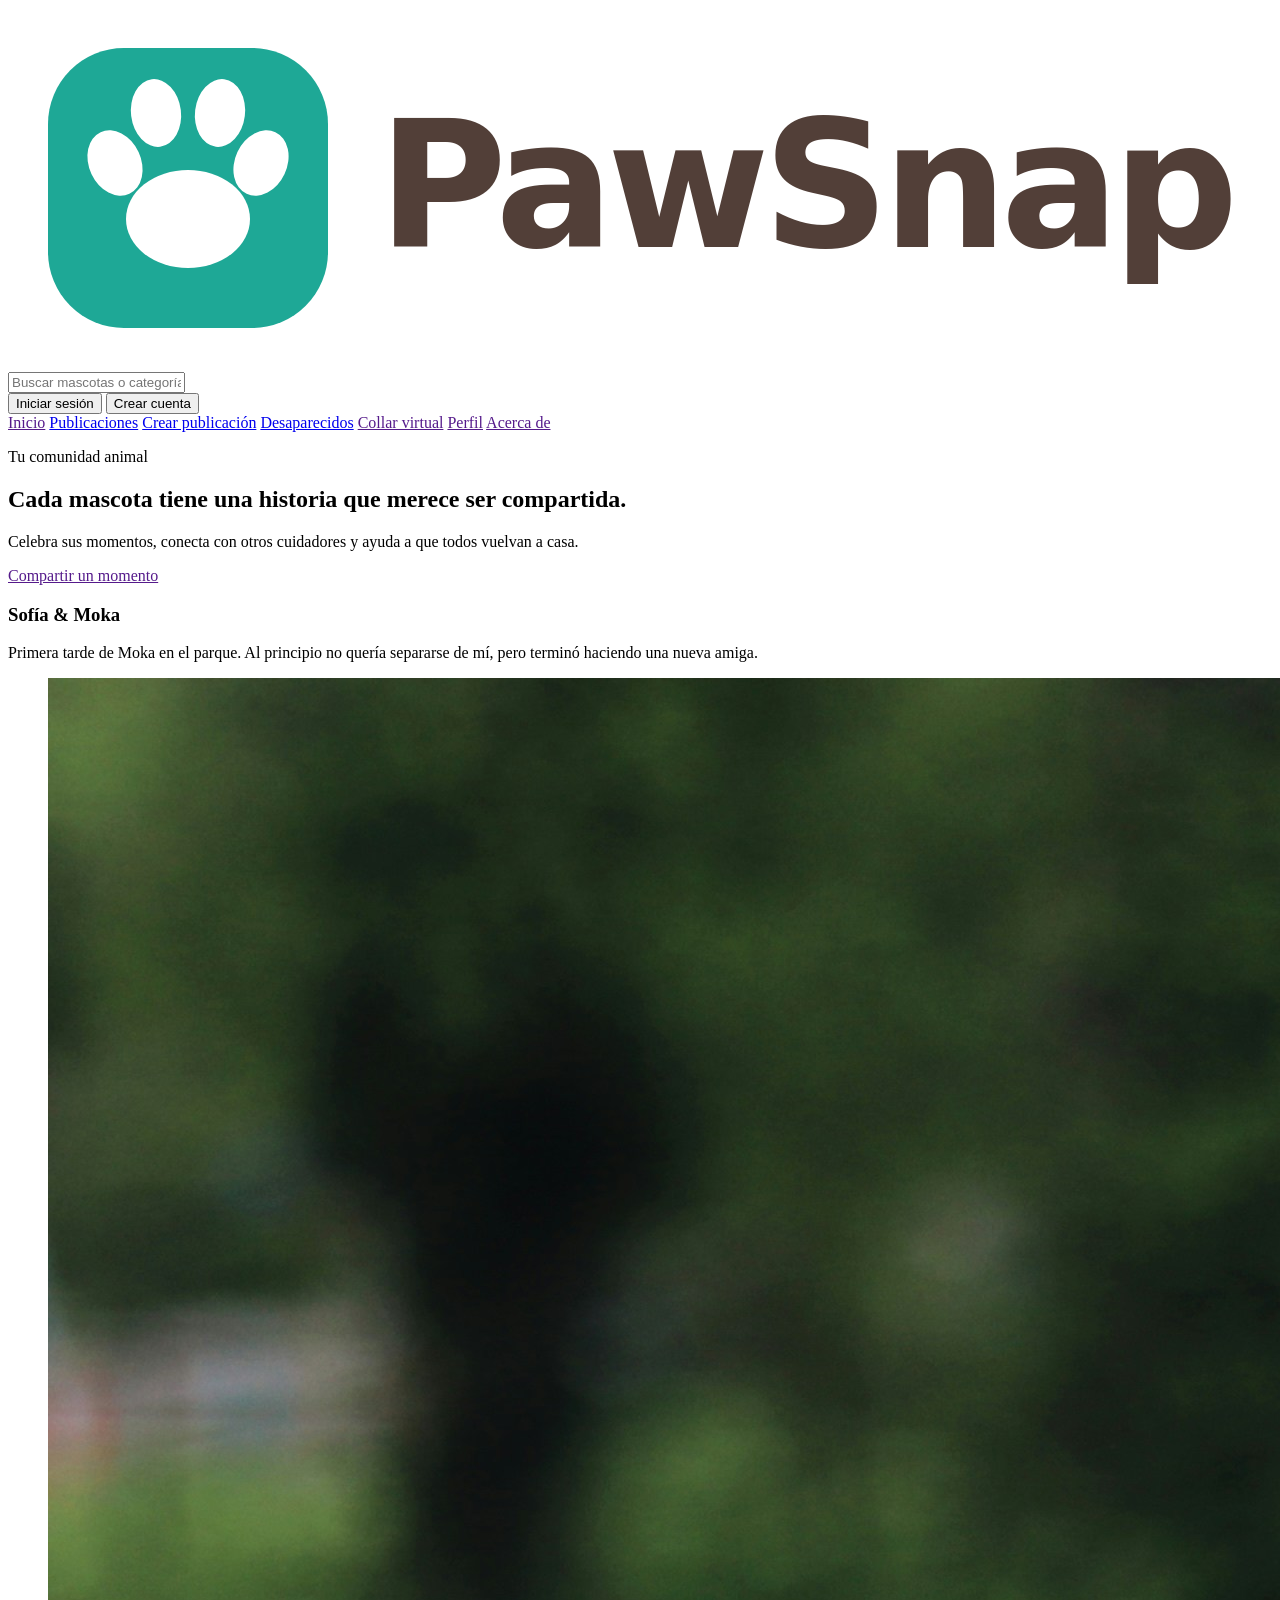
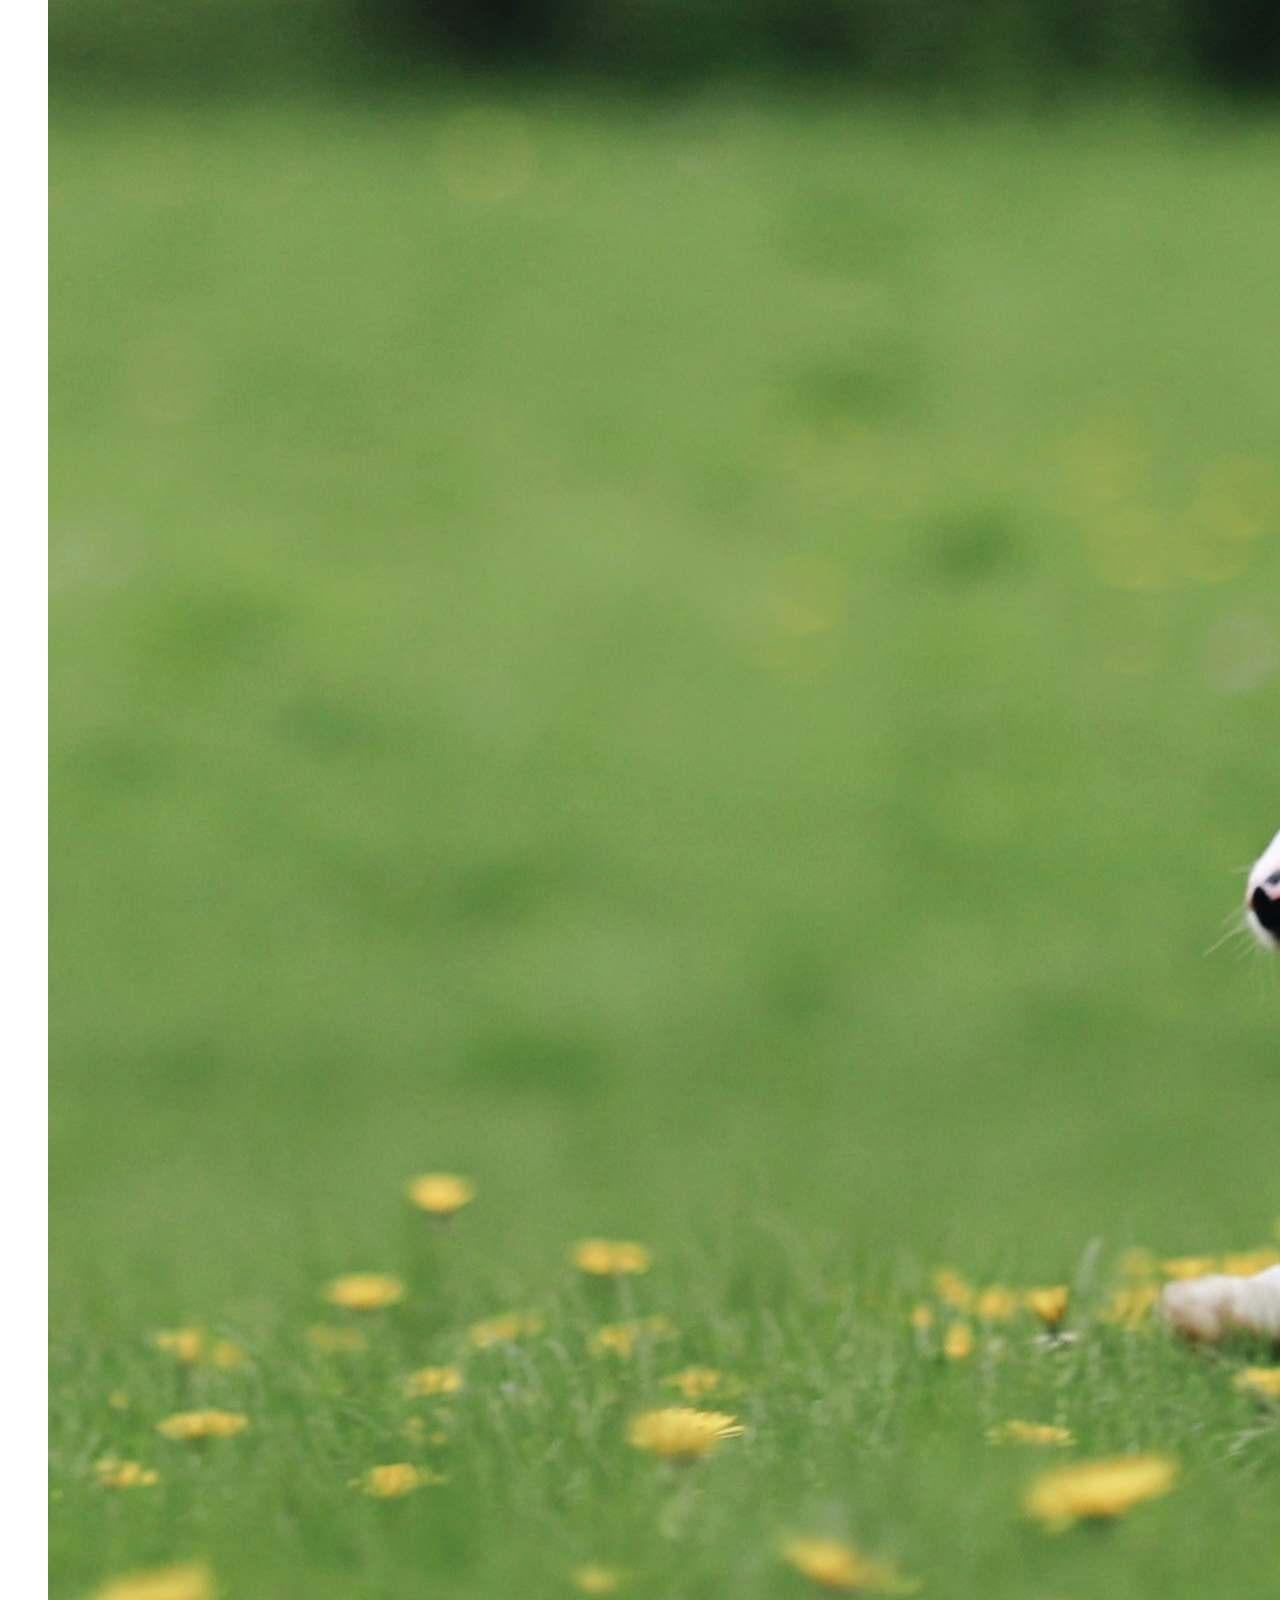
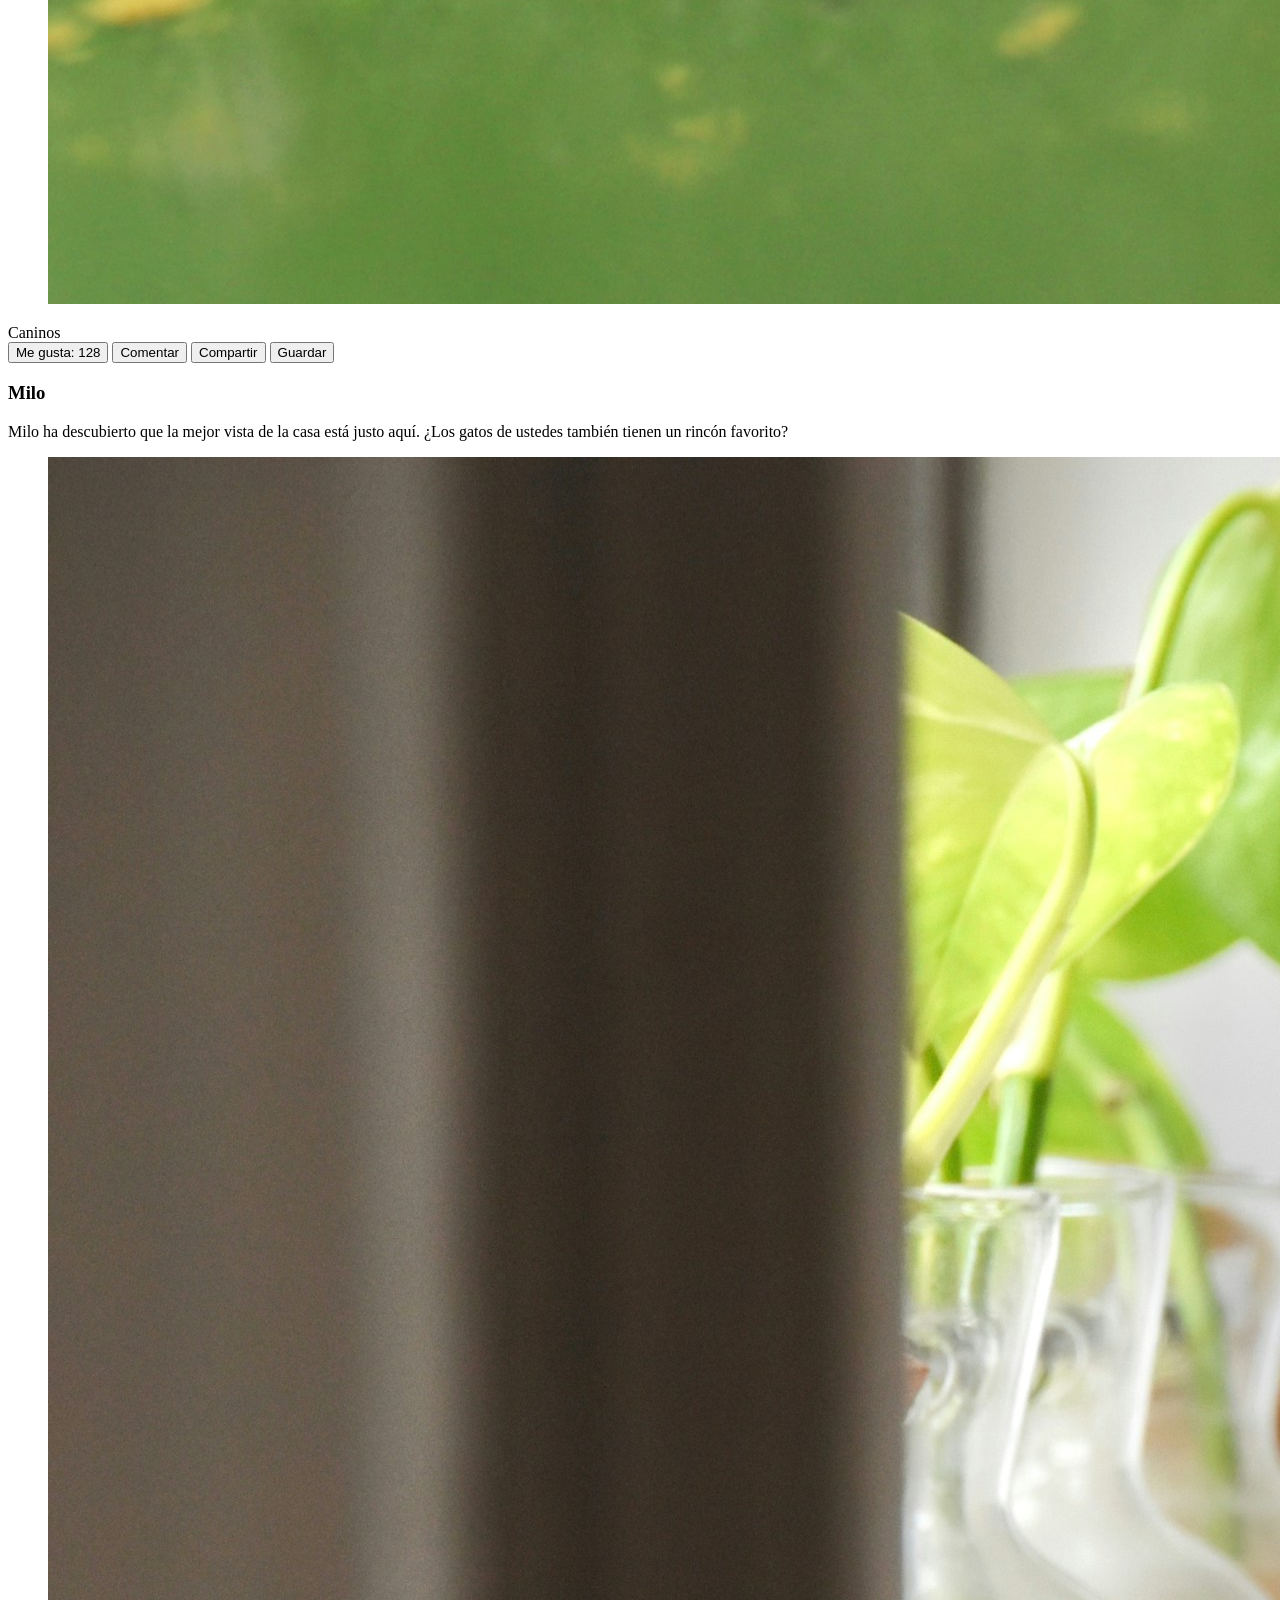
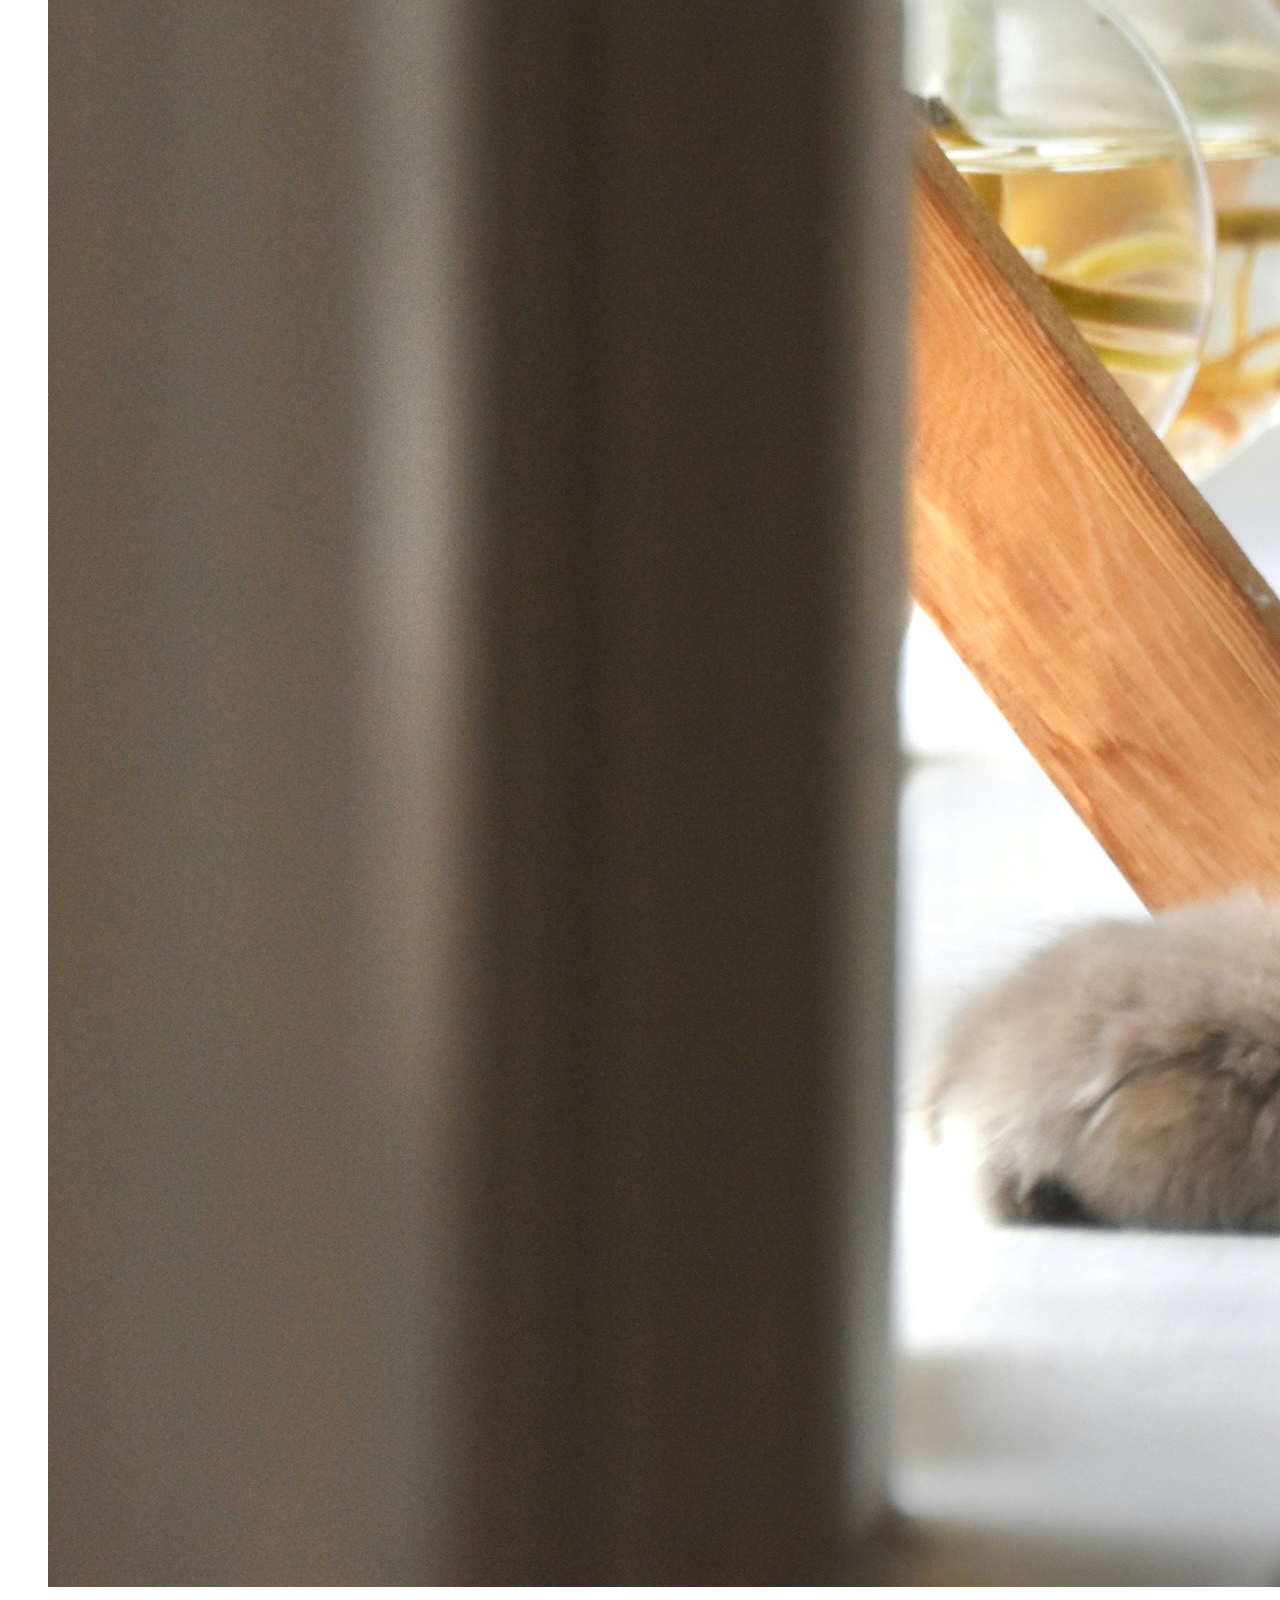
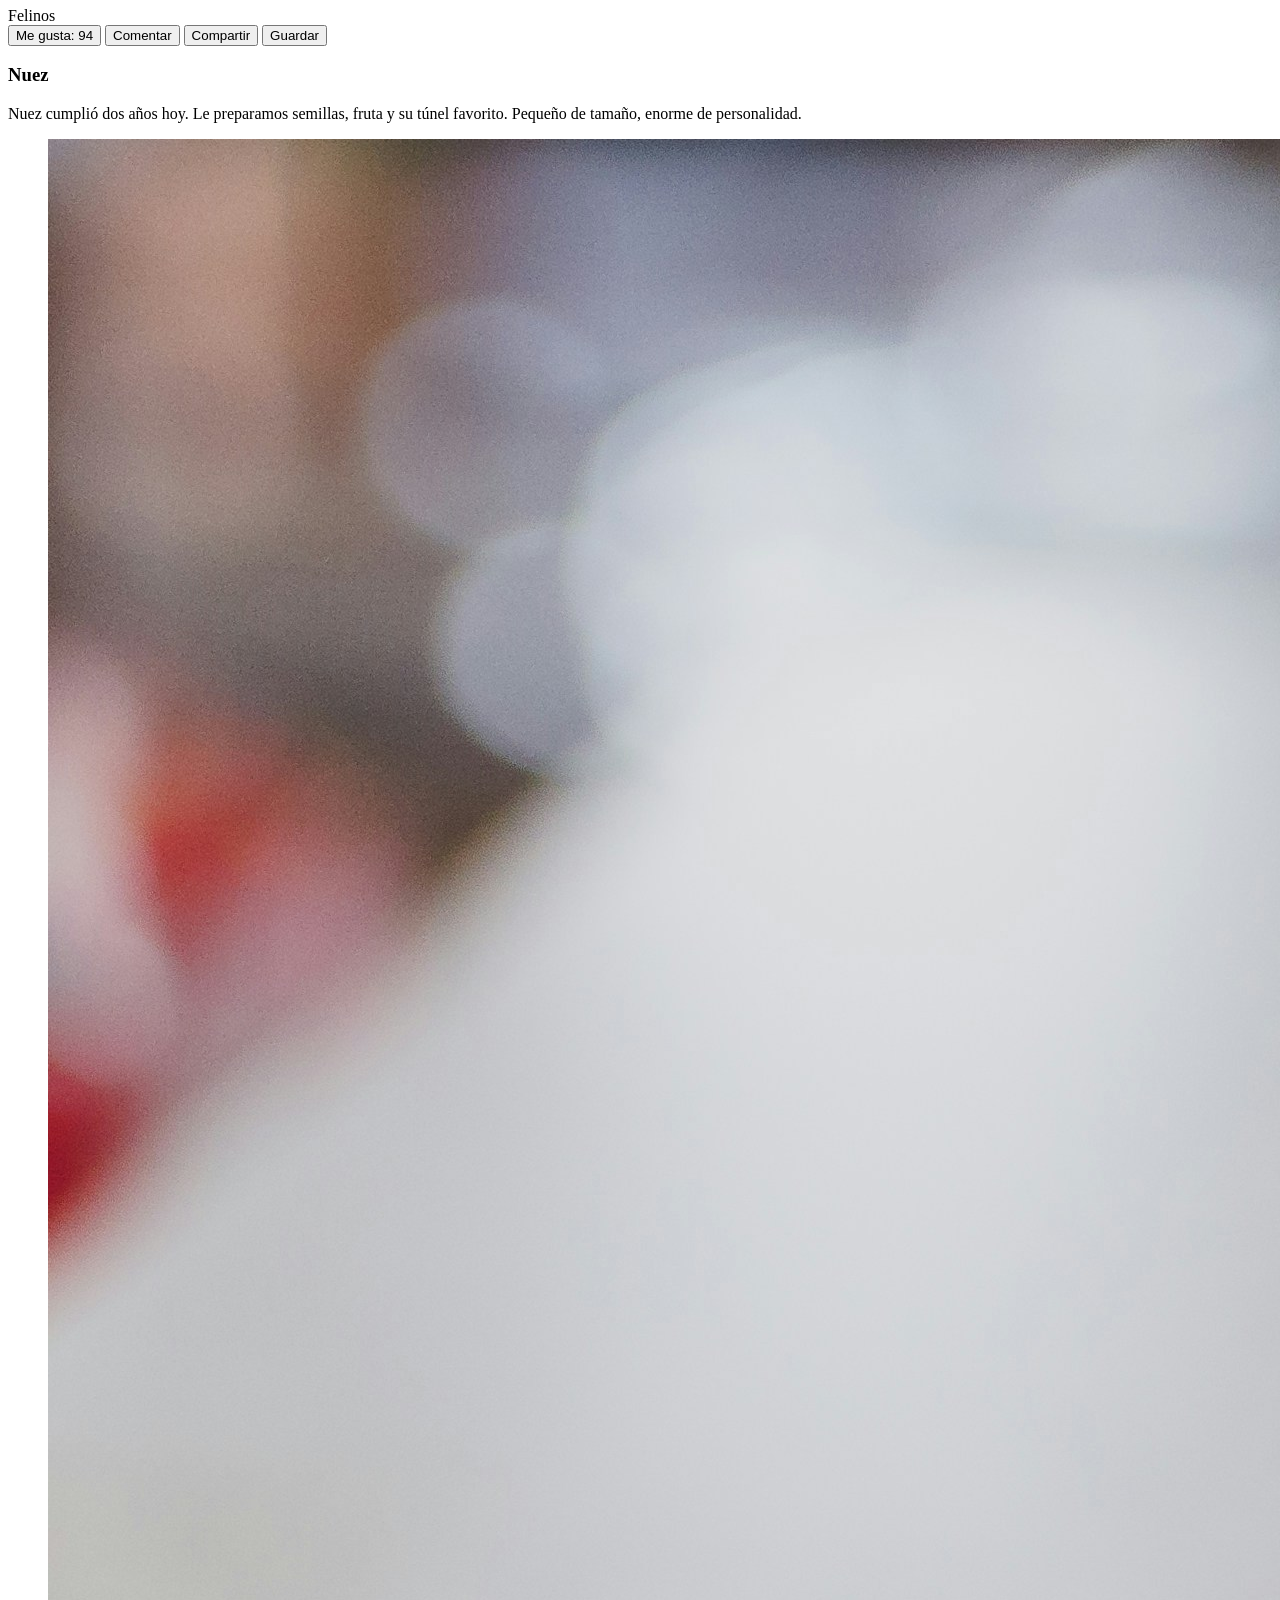
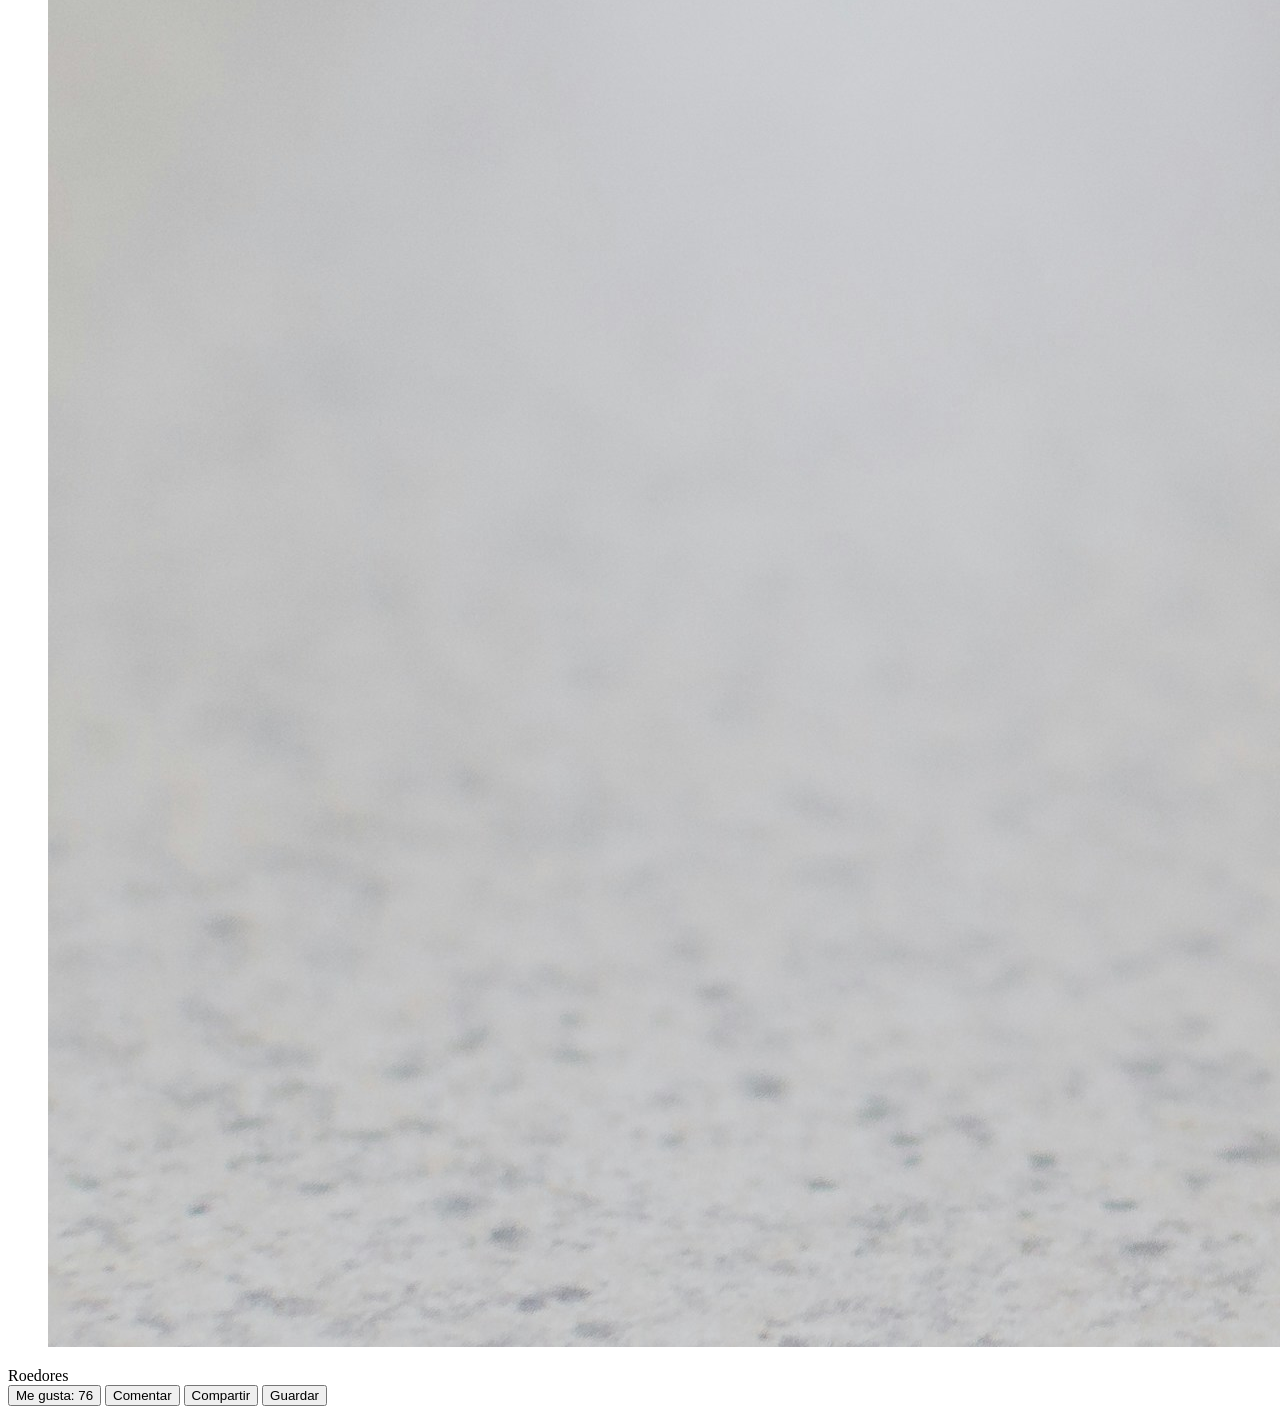
==== index.html @ 27cca474 "crear desaparecidos y corregir los demas html" ====
<!DOCTYPE html>
<html lang="es">
<head>
    <meta charset="UTF-8">
    <meta name="viewport" content="width=device-width, initial-scale=1.0">
    <link rel="stylesheet" href="css/styles.css">
    <script src="js/main.js" defer></script>
    <title>PawSnap</title>
</head>
<body>
    <header> 
        <div>
            <img src="imagenes/pawsnap-logo.svg" alt="Logo PawSnap">
        </div>
        <div> 
            <input type="text" placeholder="Buscar mascotas o categorías.">
        </div>
        <div>
            <button>Iniciar sesión</button>
            <button>Crear cuenta</button>
        </div>
    </header>
    <nav>
        <a href="">Inicio</a>
        <a href="publicaciones/publicaciones.html">Publicaciones</a>
        <a href="crear_Publicacion/crear_Publicacion.html">Crear publicación</a>
        <a href="desaparecidos/desaparecidos.html">Desaparecidos</a>
        <a href="">Collar virtual</a>
        <a href="">Perfil</a>
        <a href="">Acerca de</a>
    </nav>
    <main>
        <section class="hero">
            <p class="hero_Eyebrow">Tu comunidad animal</p>
            <h2 class="hero_Title">Cada mascota tiene una historia que merece ser compartida.</h2>
            <p class="hero_Text">Celebra sus momentos, conecta con otros cuidadores y ayuda a que todos vuelvan a casa.</p>
            <a class="hero_Button" href="">Compartir un momento</a> <!-- agregar cuando haya crear publicación-->
        </section>
        <div class="posts">
            <article class="card">
                <h3 class="card_User">Sofía &amp; Moka</h3>
                <p class="card_Text">Primera tarde de Moka en el parque. Al principio no quería separarse de mí, pero terminó haciendo una nueva amiga.</p>
                <figure class="card_Figure">
                    <img src="imagenes/Moka.jpg" alt="Cachorros jugando en el parque." class="card_Image">
                </figure>
                <span class="card_Category">Caninos</span>
                <footer class="card_Actions">
                    <button class="card_Button" type="button">Me gusta: <span class="card_Likes">128</span></button>
                    <button class="card_Button" type="button">Comentar</button>
                    <button class="card_Button" type="button">Compartir</button>
                    <button class="card_Button" type="button">Guardar</button>
                </footer>
            </article>
            <article class="card">
                <h3 class="card_User">Milo</h3>
                <p class="card_Text">Milo ha descubierto que la mejor vista de la casa está justo aquí. ¿Los gatos de ustedes también tienen un rincón favorito?</p>
                <figure class="card_Figure">
                    <img src="imagenes/Milo.jpg" alt="Gato viendo una ventana." class="card_Image">
                </figure>
                <span class="card_Category">Felinos</span>
                <footer class="card_Actions">
                    <button class="card_Button" type="button">Me gusta: <span class="card_Likes">94</span></button>
                    <button class="card_Button" type="button">Comentar</button>
                    <button class="card_Button" type="button">Compartir</button>
                    <button class="card_Button" type="button">Guardar</button>
                </footer>
            </article>
            <article class="card">
                <h3 class="card_User">Nuez</h3>
                <p class="card_Text">Nuez cumplió dos años hoy. Le preparamos semillas, fruta y su túnel favorito. Pequeño de tamaño, enorme de personalidad.</p>
                <figure class="card_Figure">
                    <img src="imagenes/Nuez.jpg" alt="Hámster comiendo semillas." class="card_Image">
                </figure>
                <span class="card_Category">Roedores</span>
                <footer class="card_Actions">
                    <button class="card_Button" type="button">Me gusta: <span class="card_Likes">76</span></button>
                    <button class="card_Button" type="button">Comentar</button>
                    <button class="card_Button" type="button">Compartir</button>
                    <button class="card_Button" type="button">Guardar</button>
                </footer> 
            </article>
        </div>
    </main>
</body>
</html>
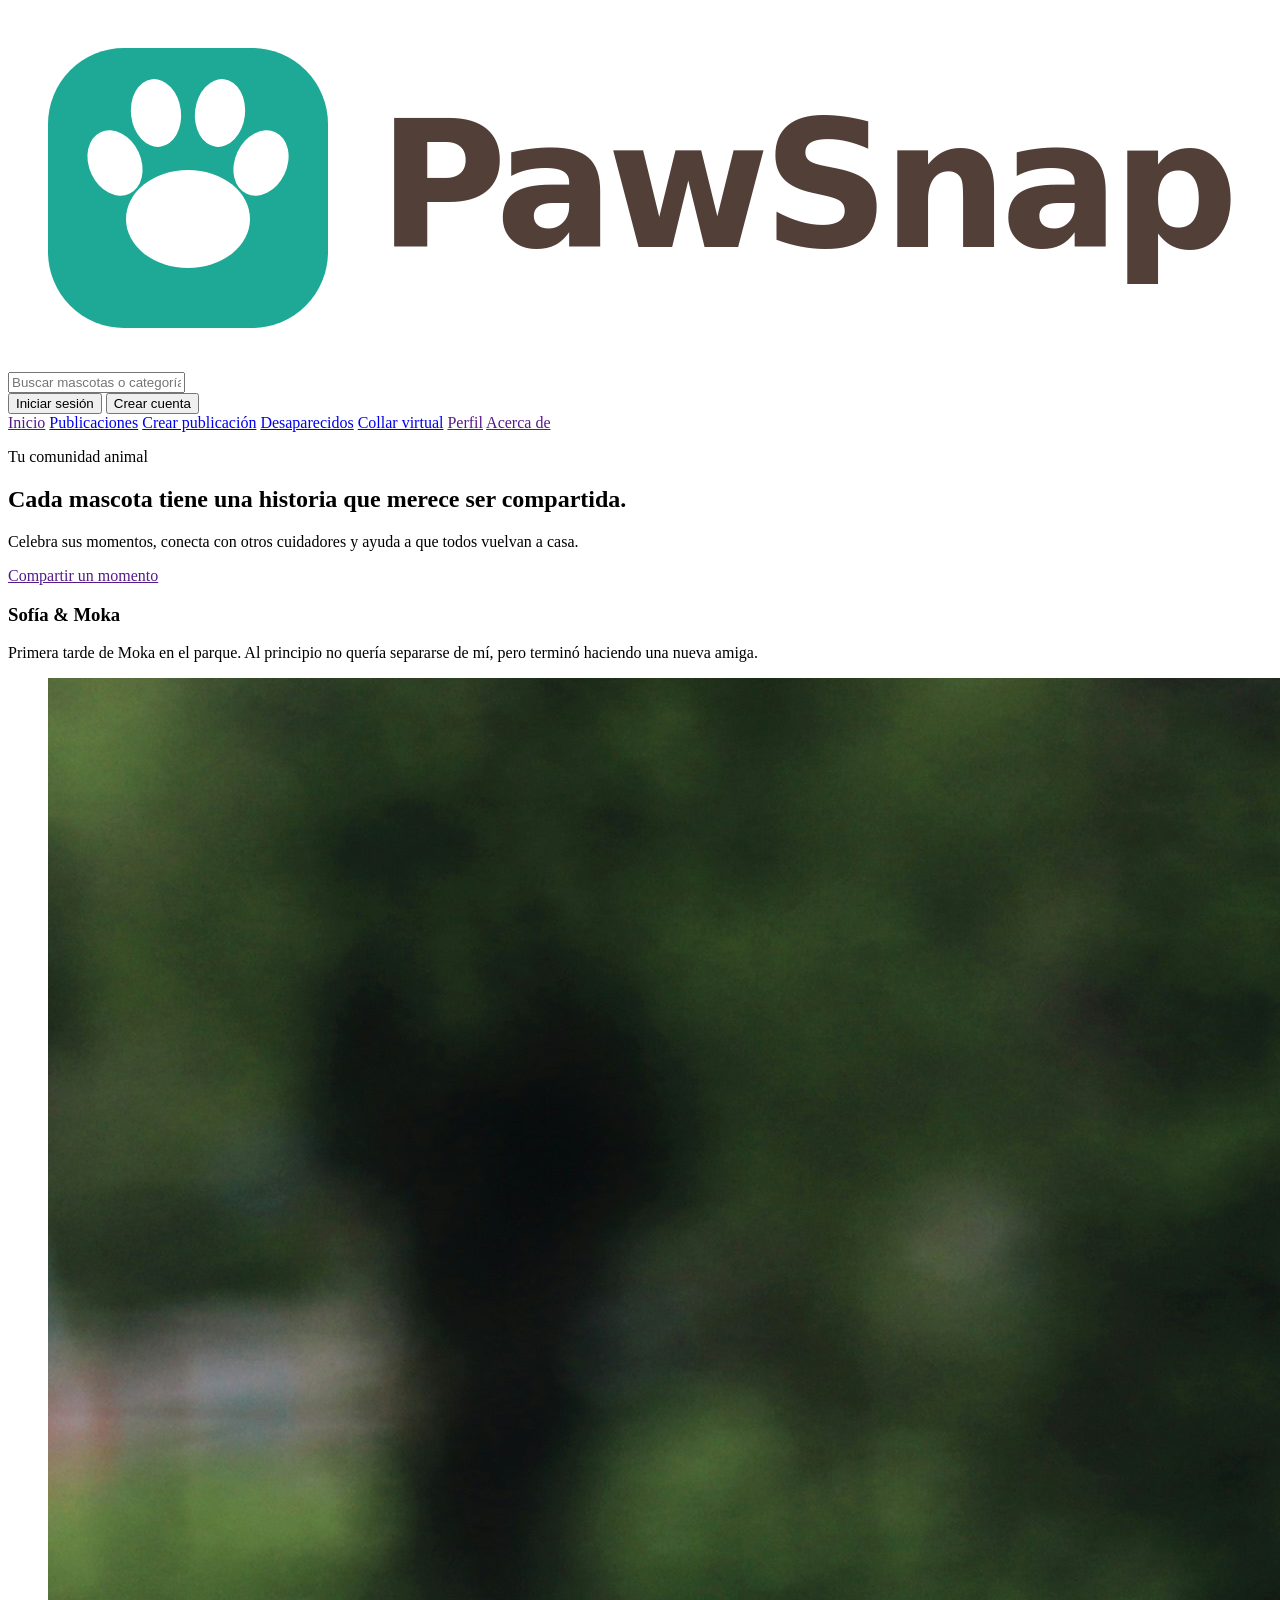
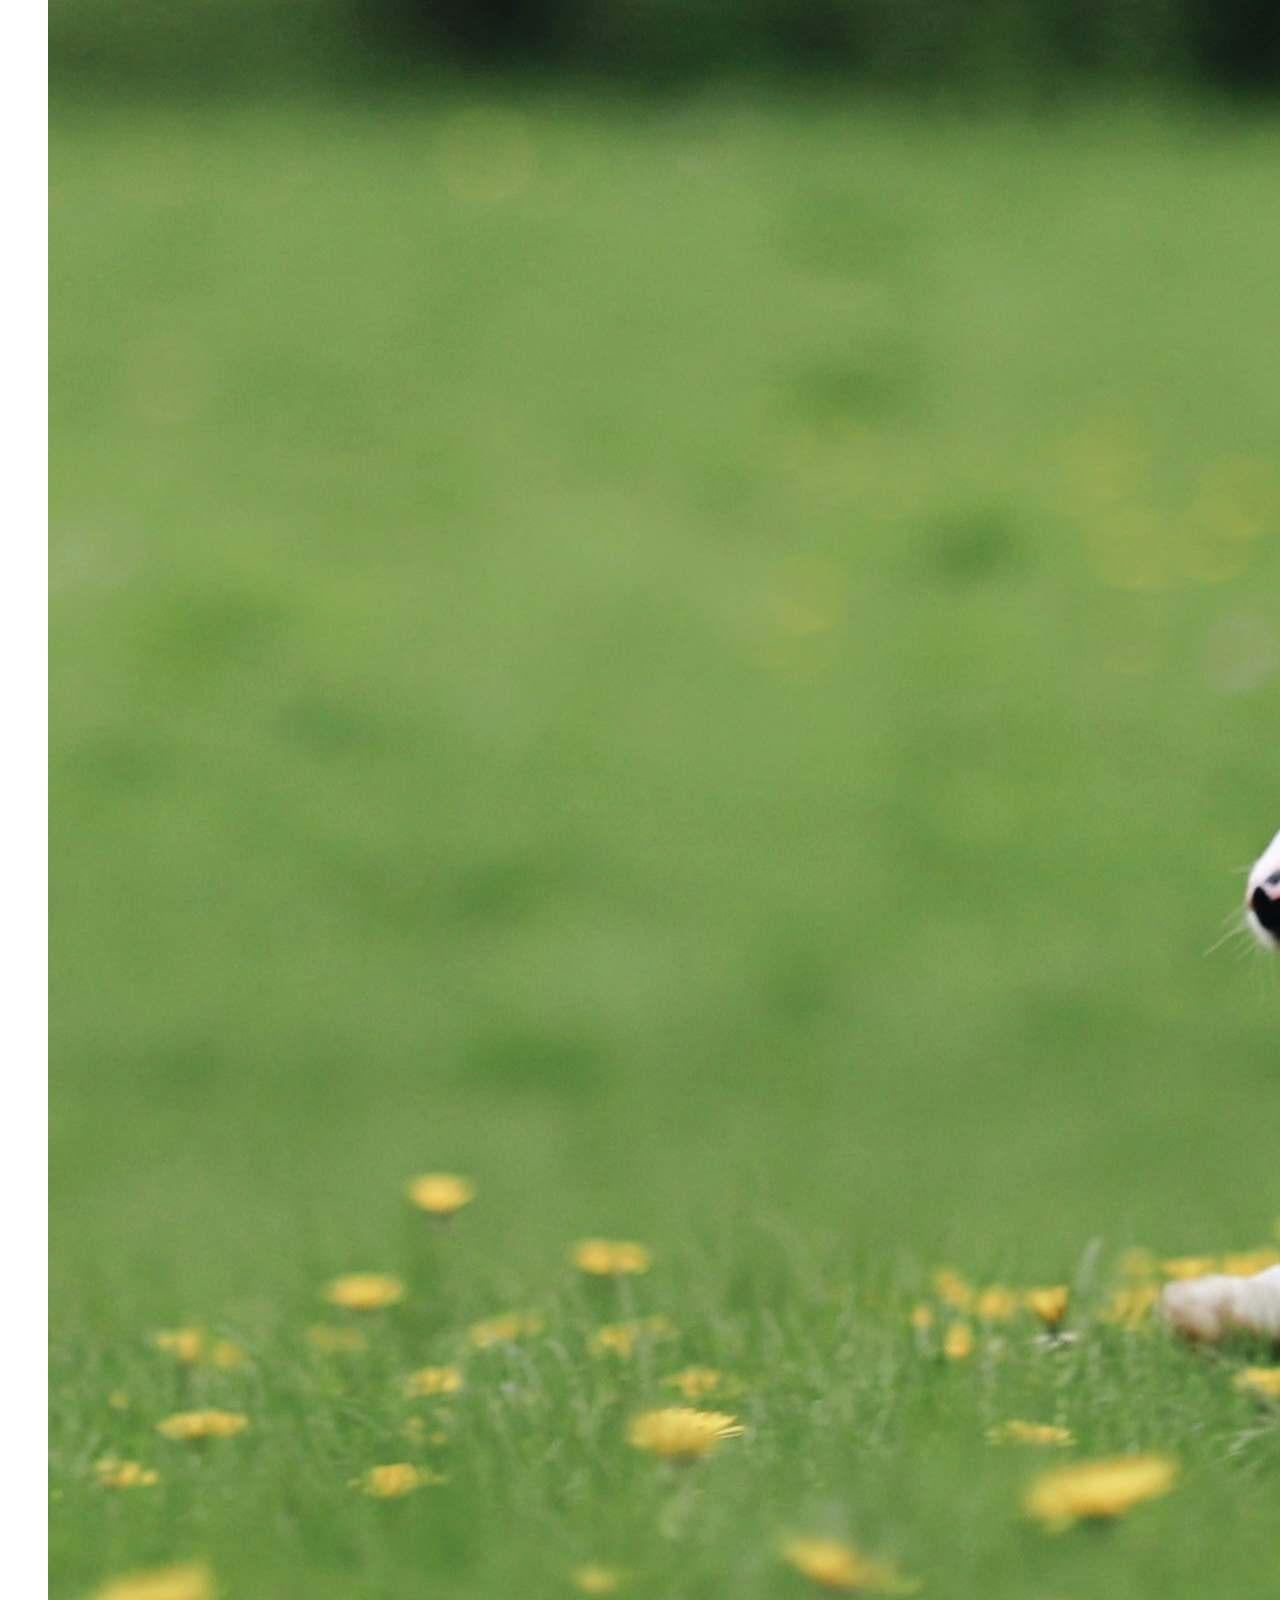
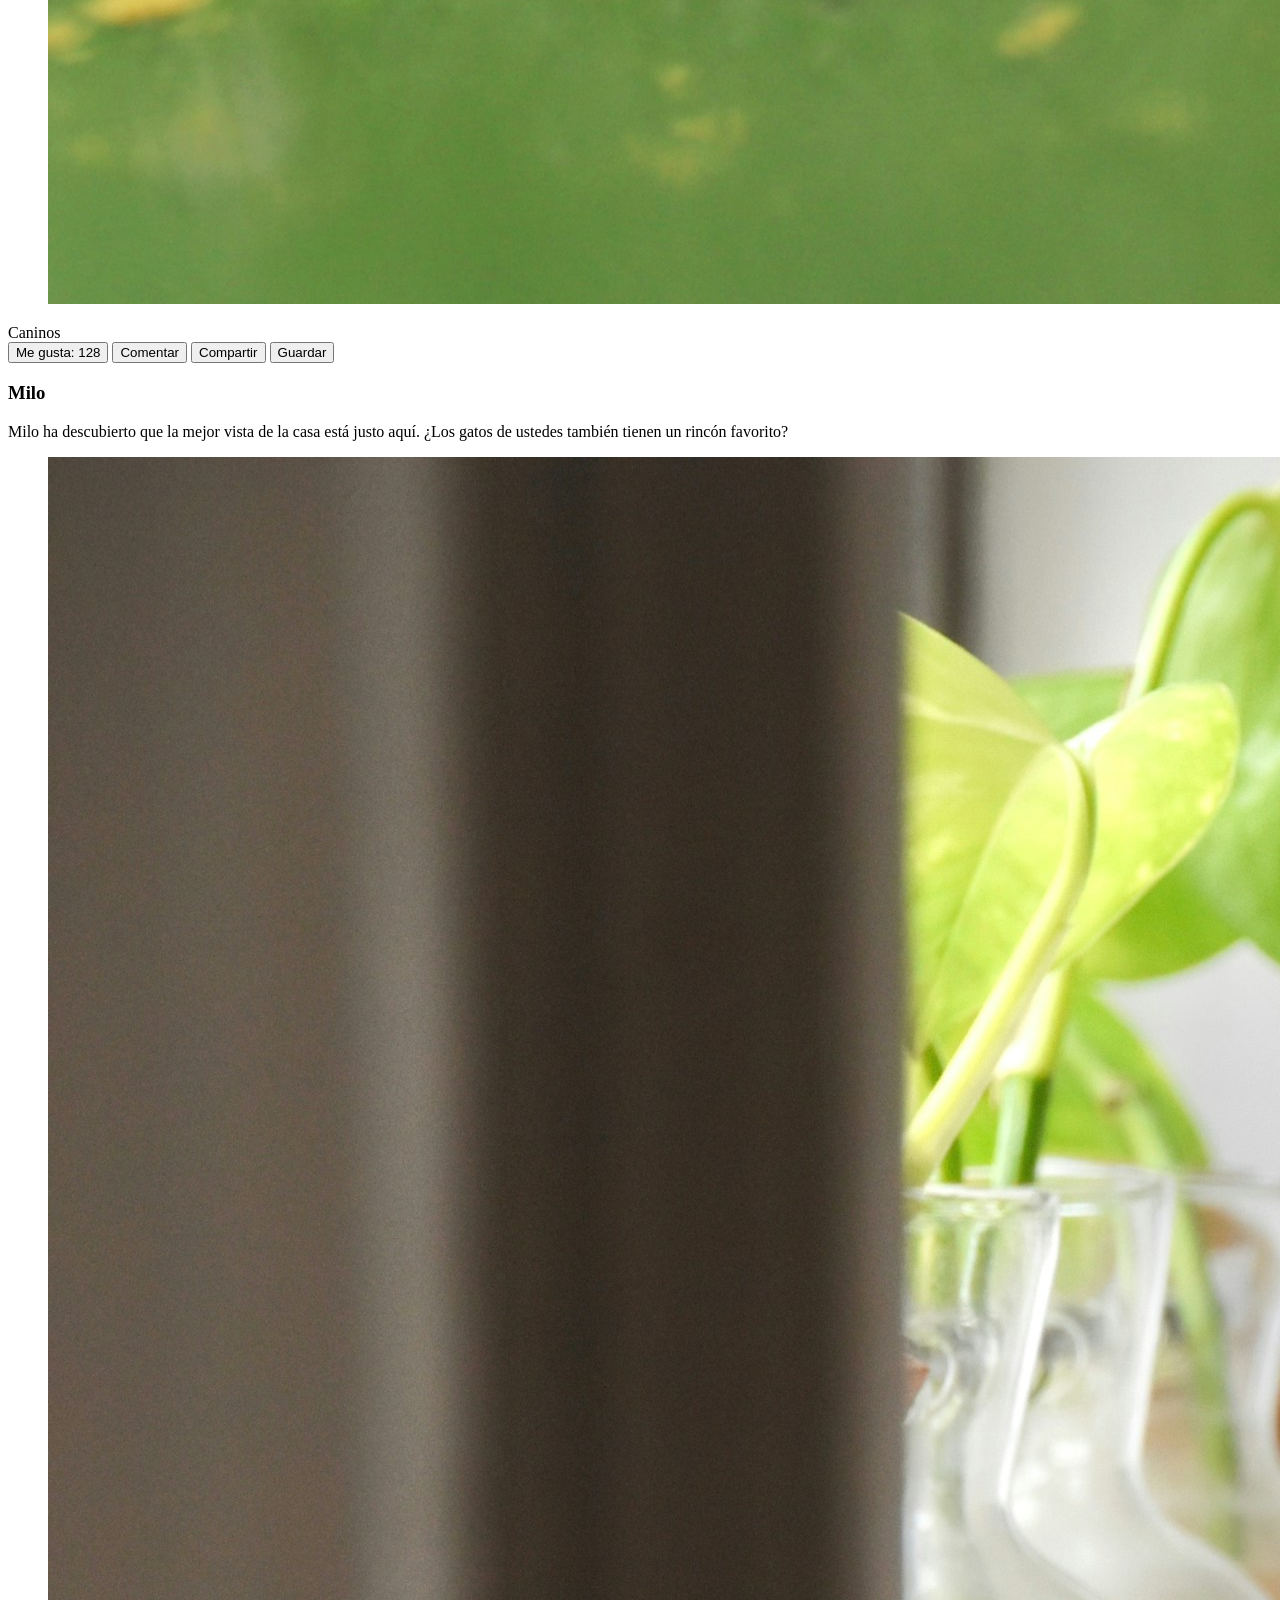
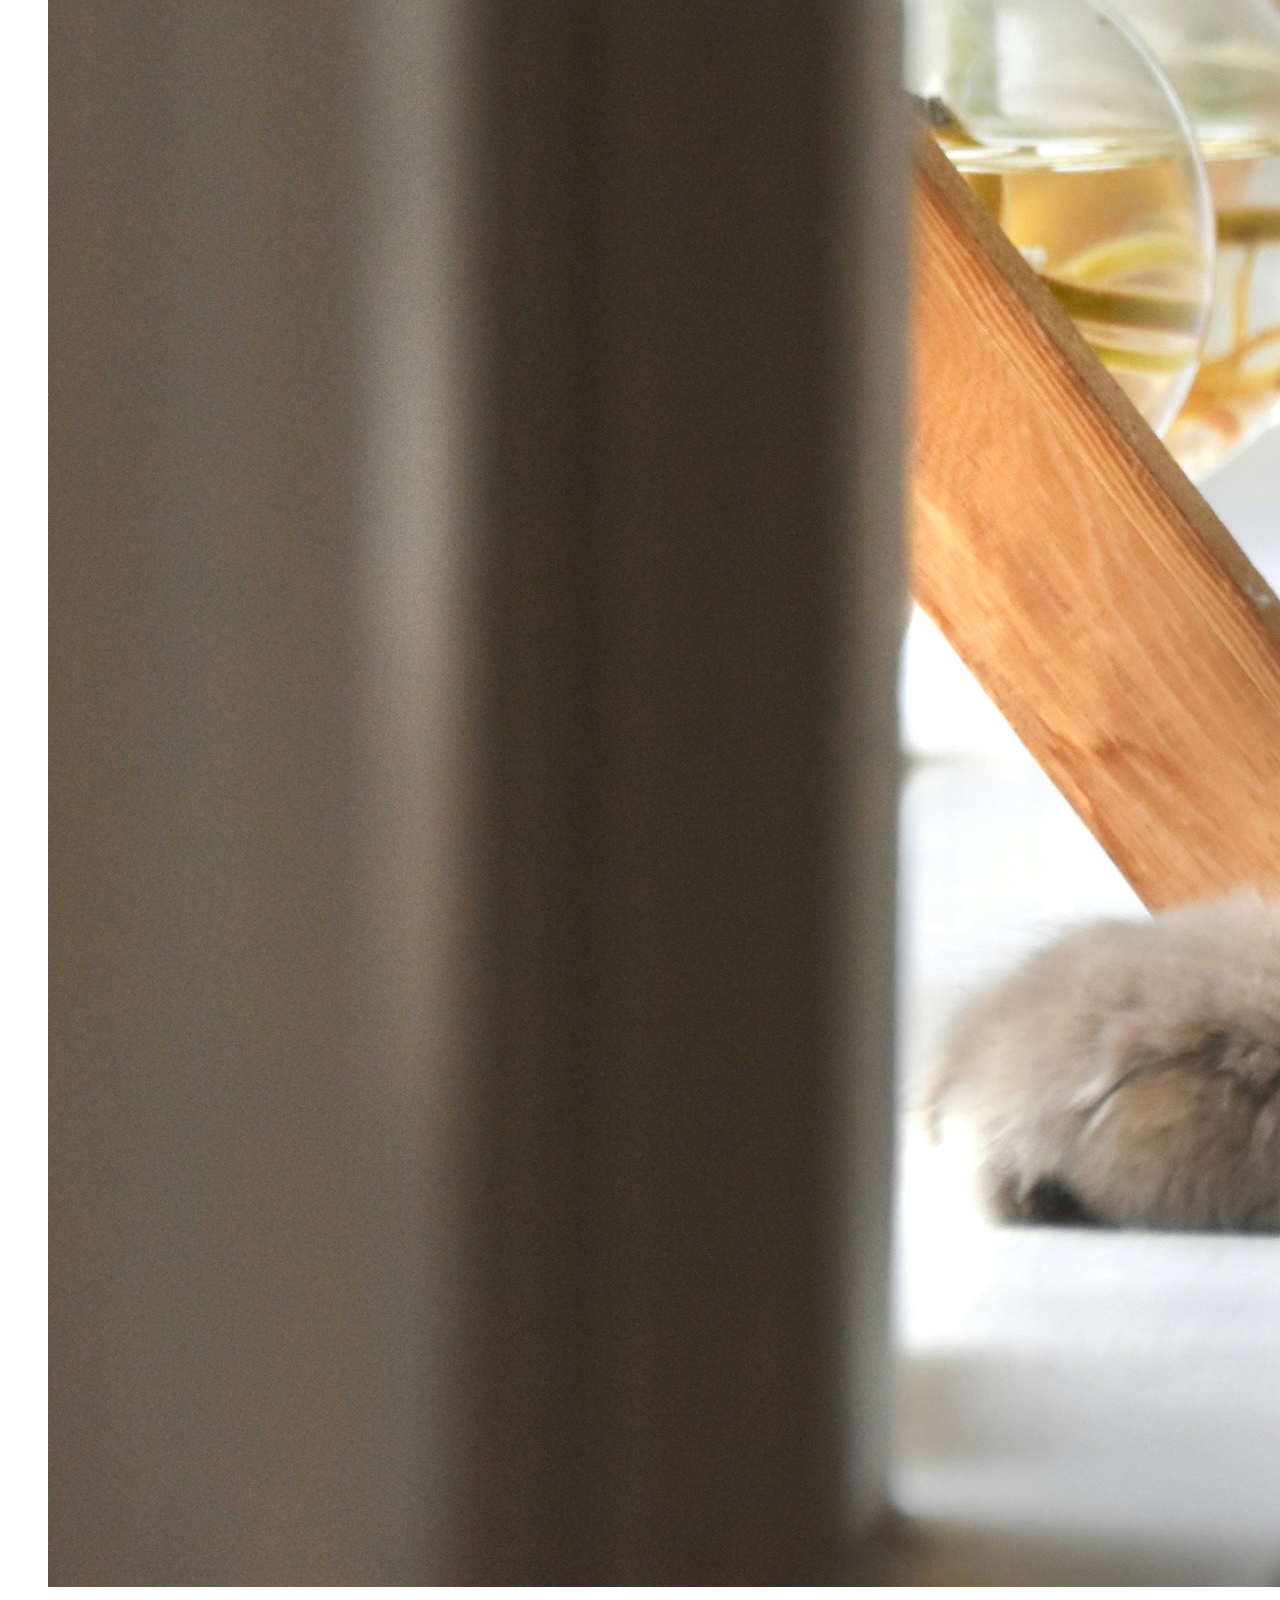
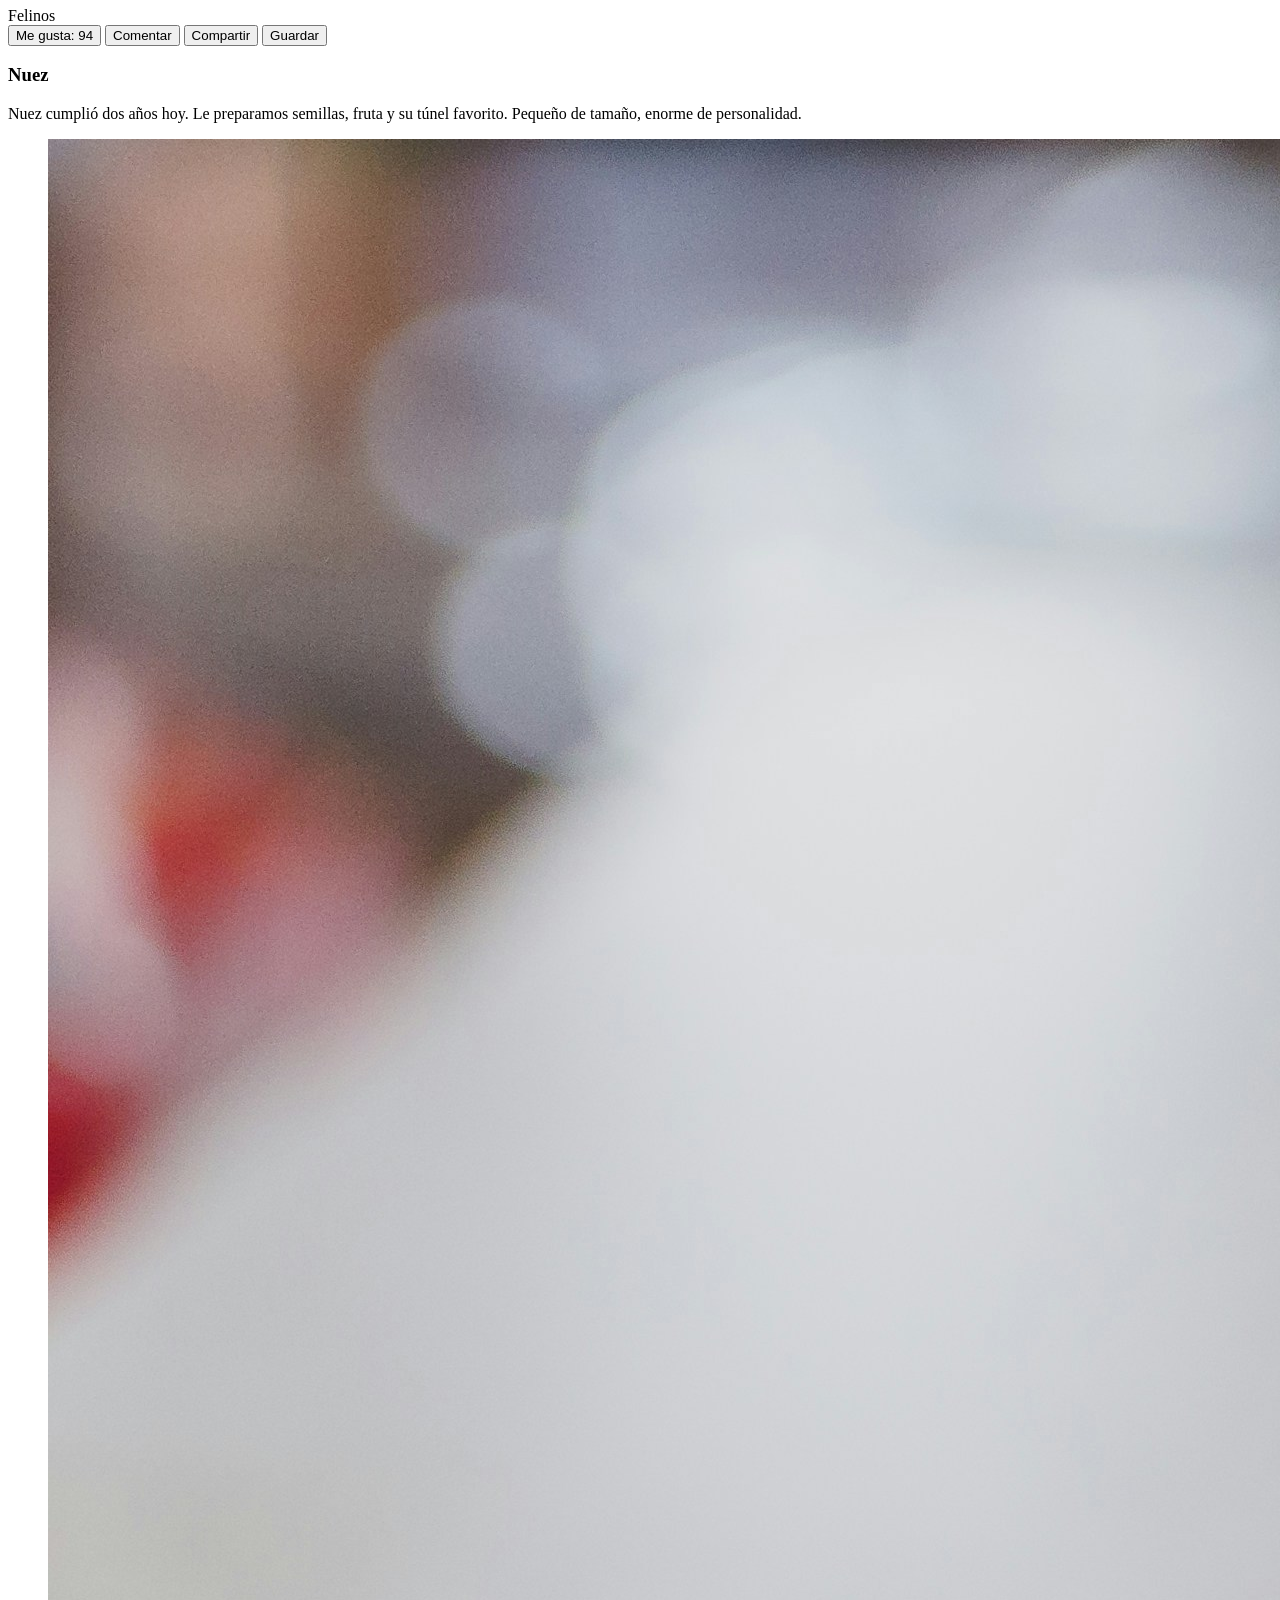
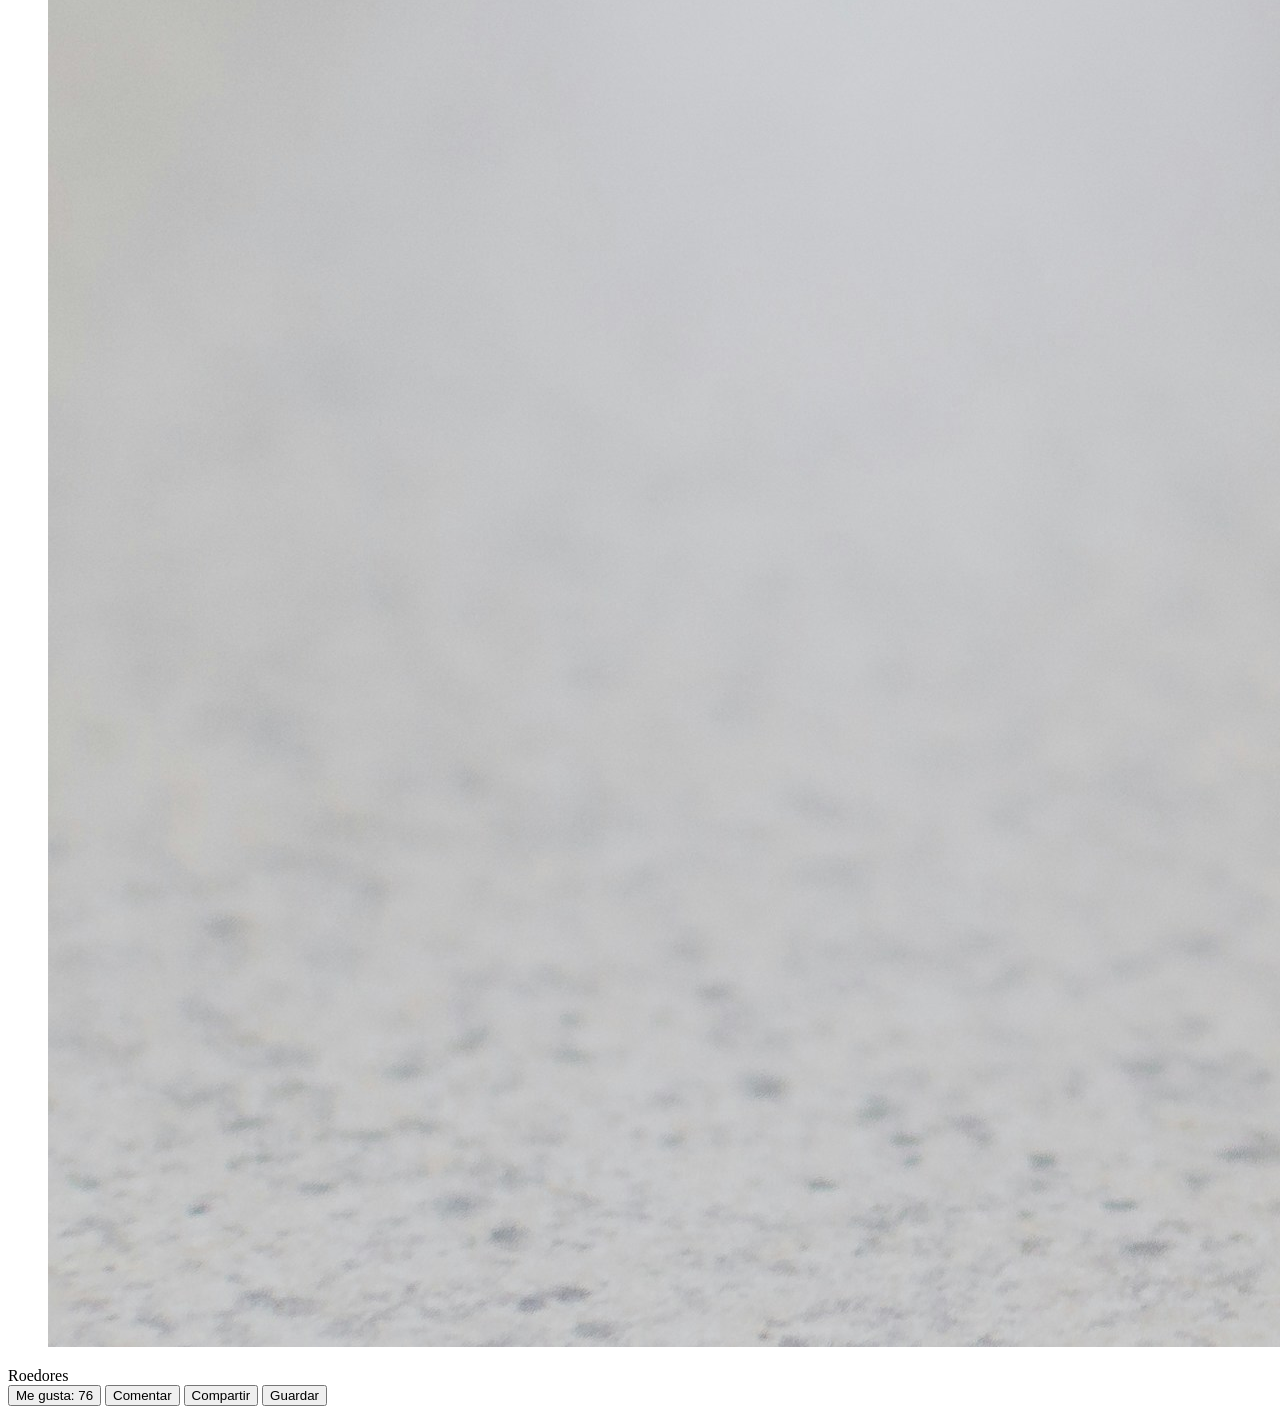
==== commit c76f934c: "crear collar_Virtual" ====
--- a/index.html
+++ b/index.html
@@ -25,7 +25,7 @@
         <a href="publicaciones/publicaciones.html">Publicaciones</a>
         <a href="crear_Publicacion/crear_Publicacion.html">Crear publicación</a>
         <a href="desaparecidos/desaparecidos.html">Desaparecidos</a>
-        <a href="">Collar virtual</a>
+        <a href="collar_Virtual/collar_Virtual.html">Collar virtual</a>
         <a href="">Perfil</a>
         <a href="">Acerca de</a>
     </nav>
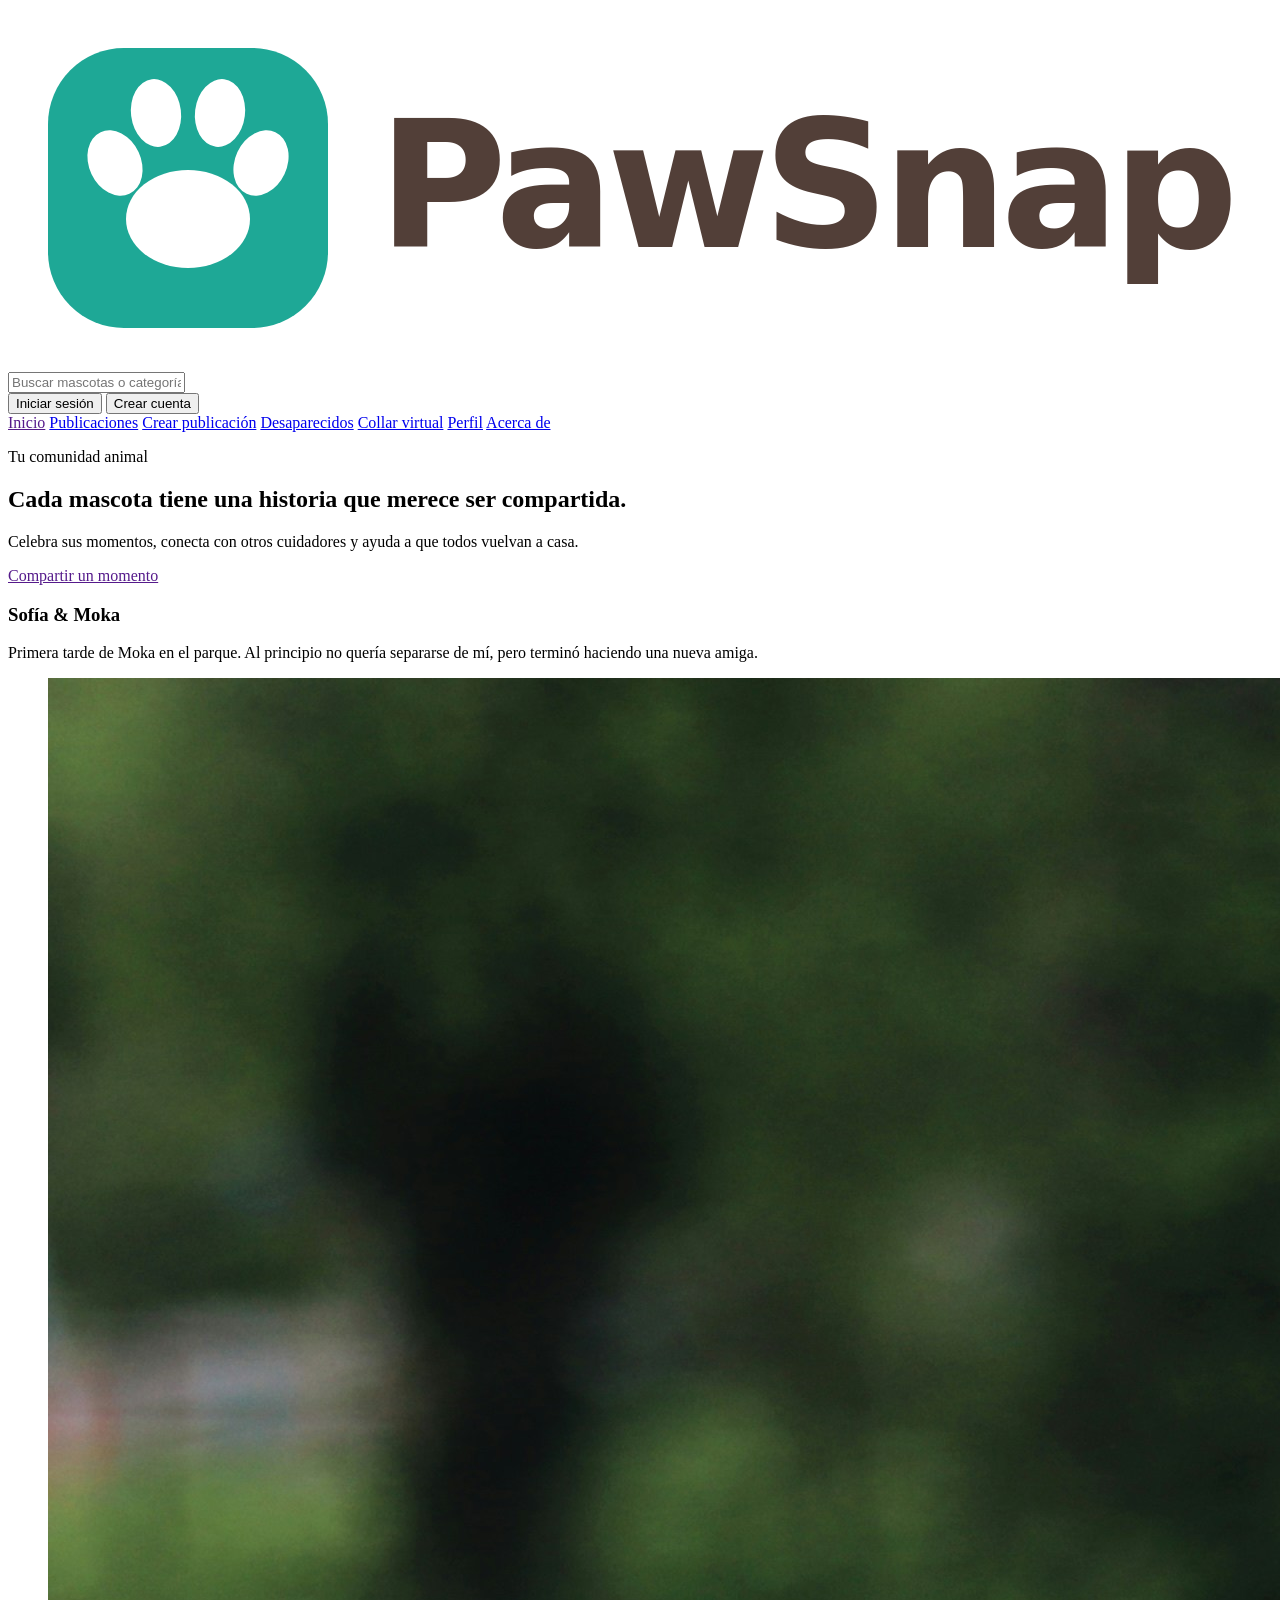
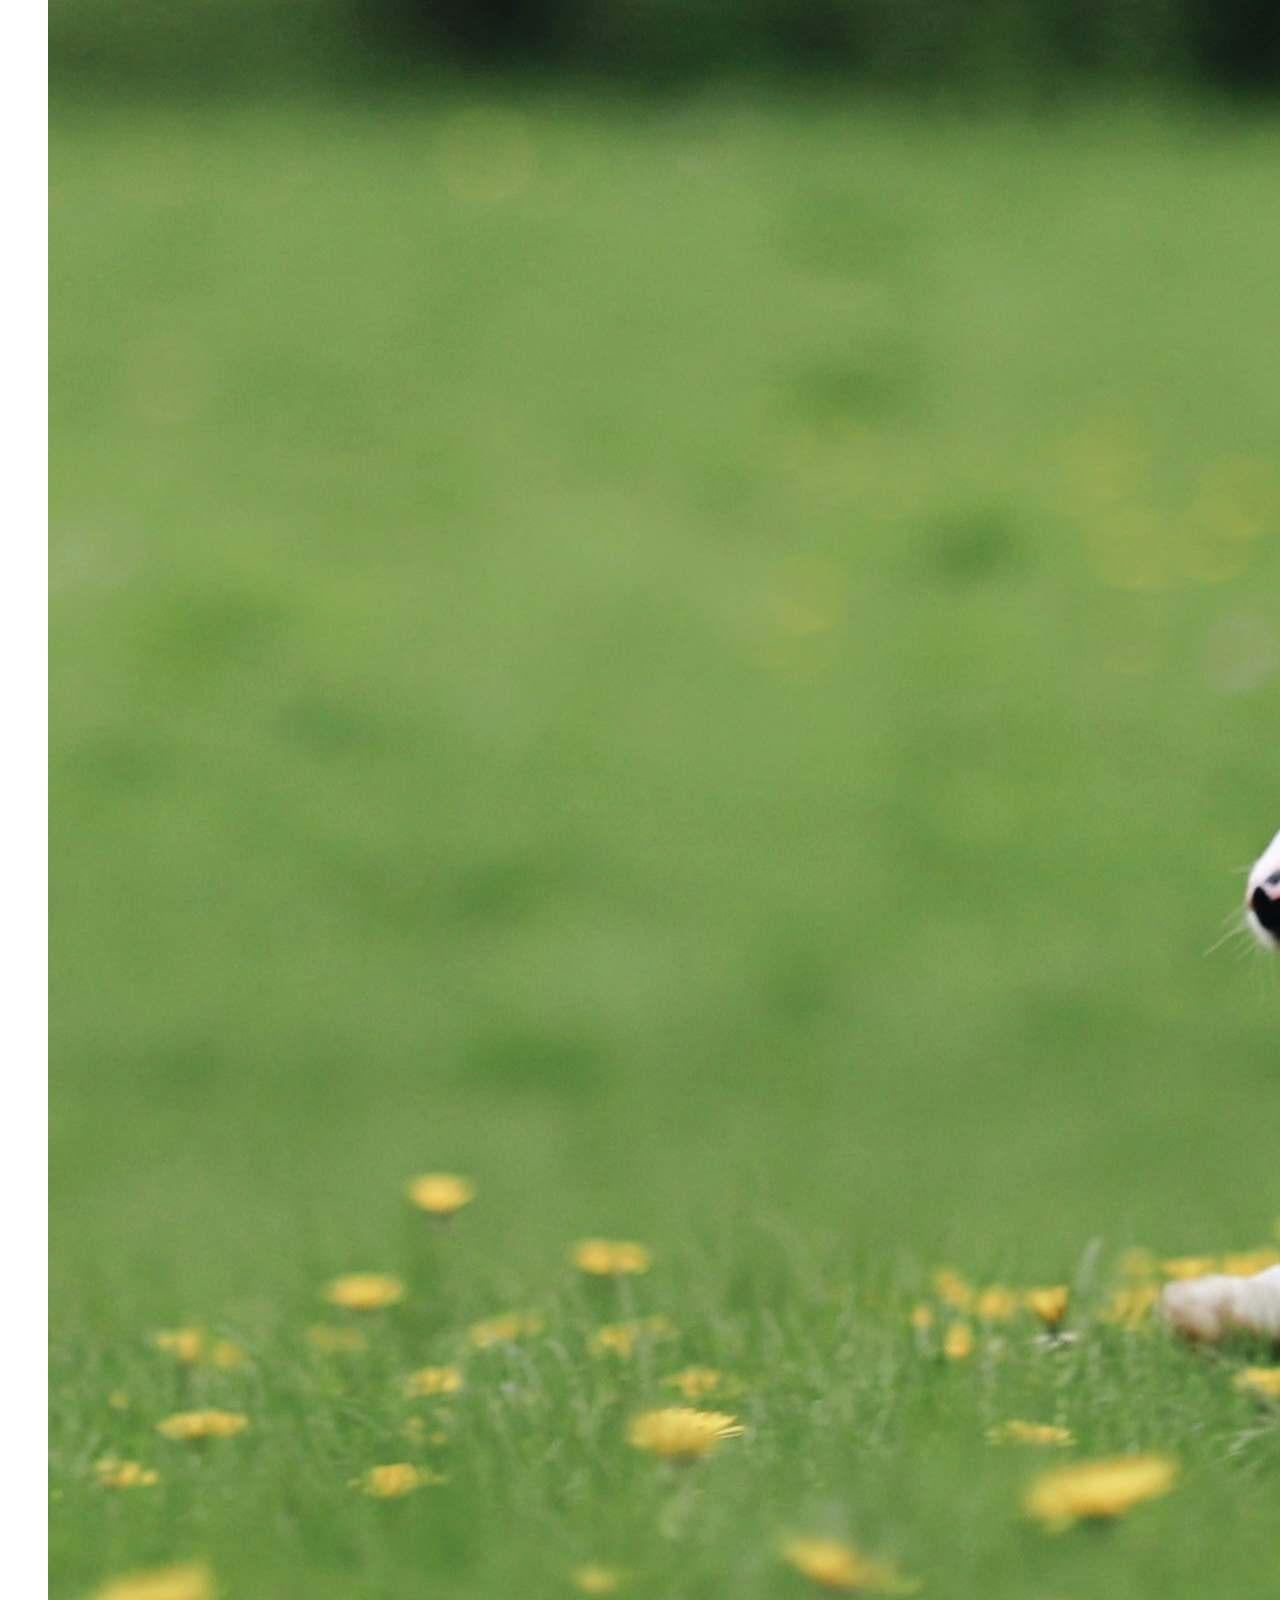
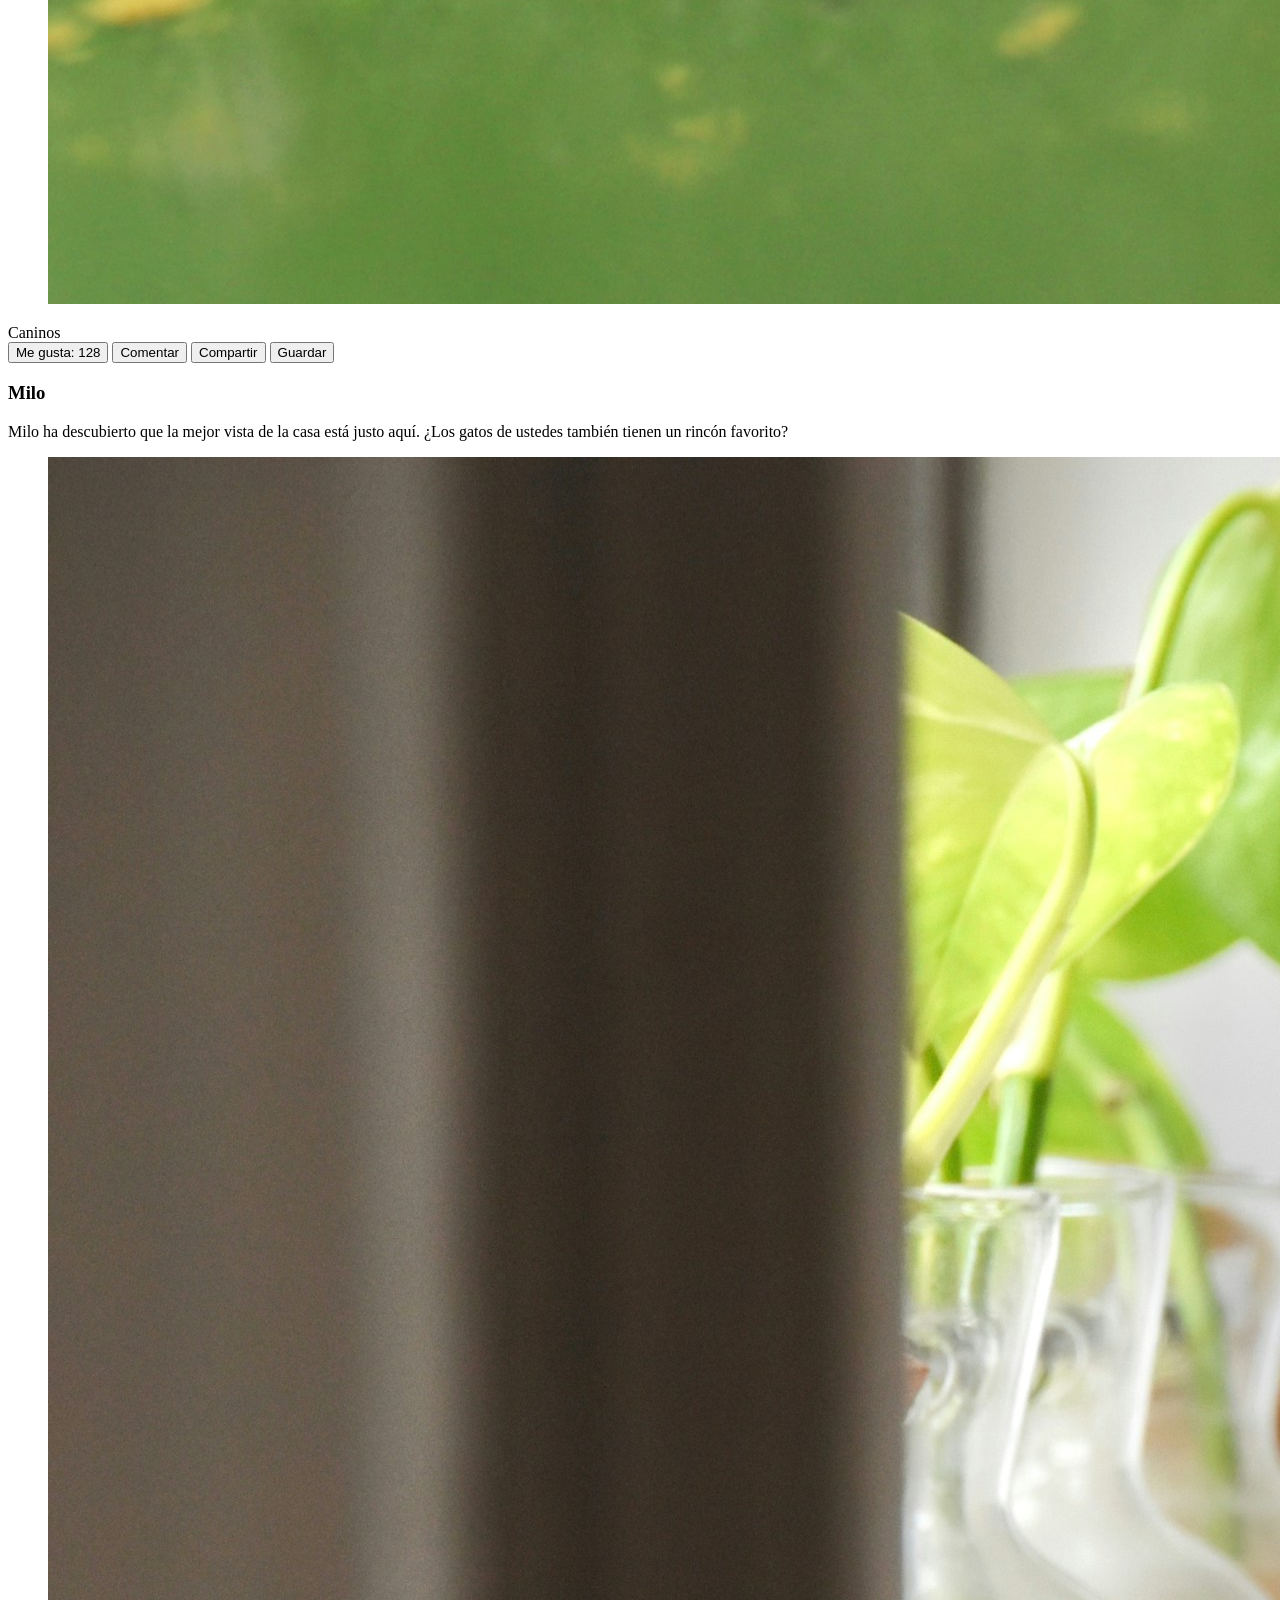
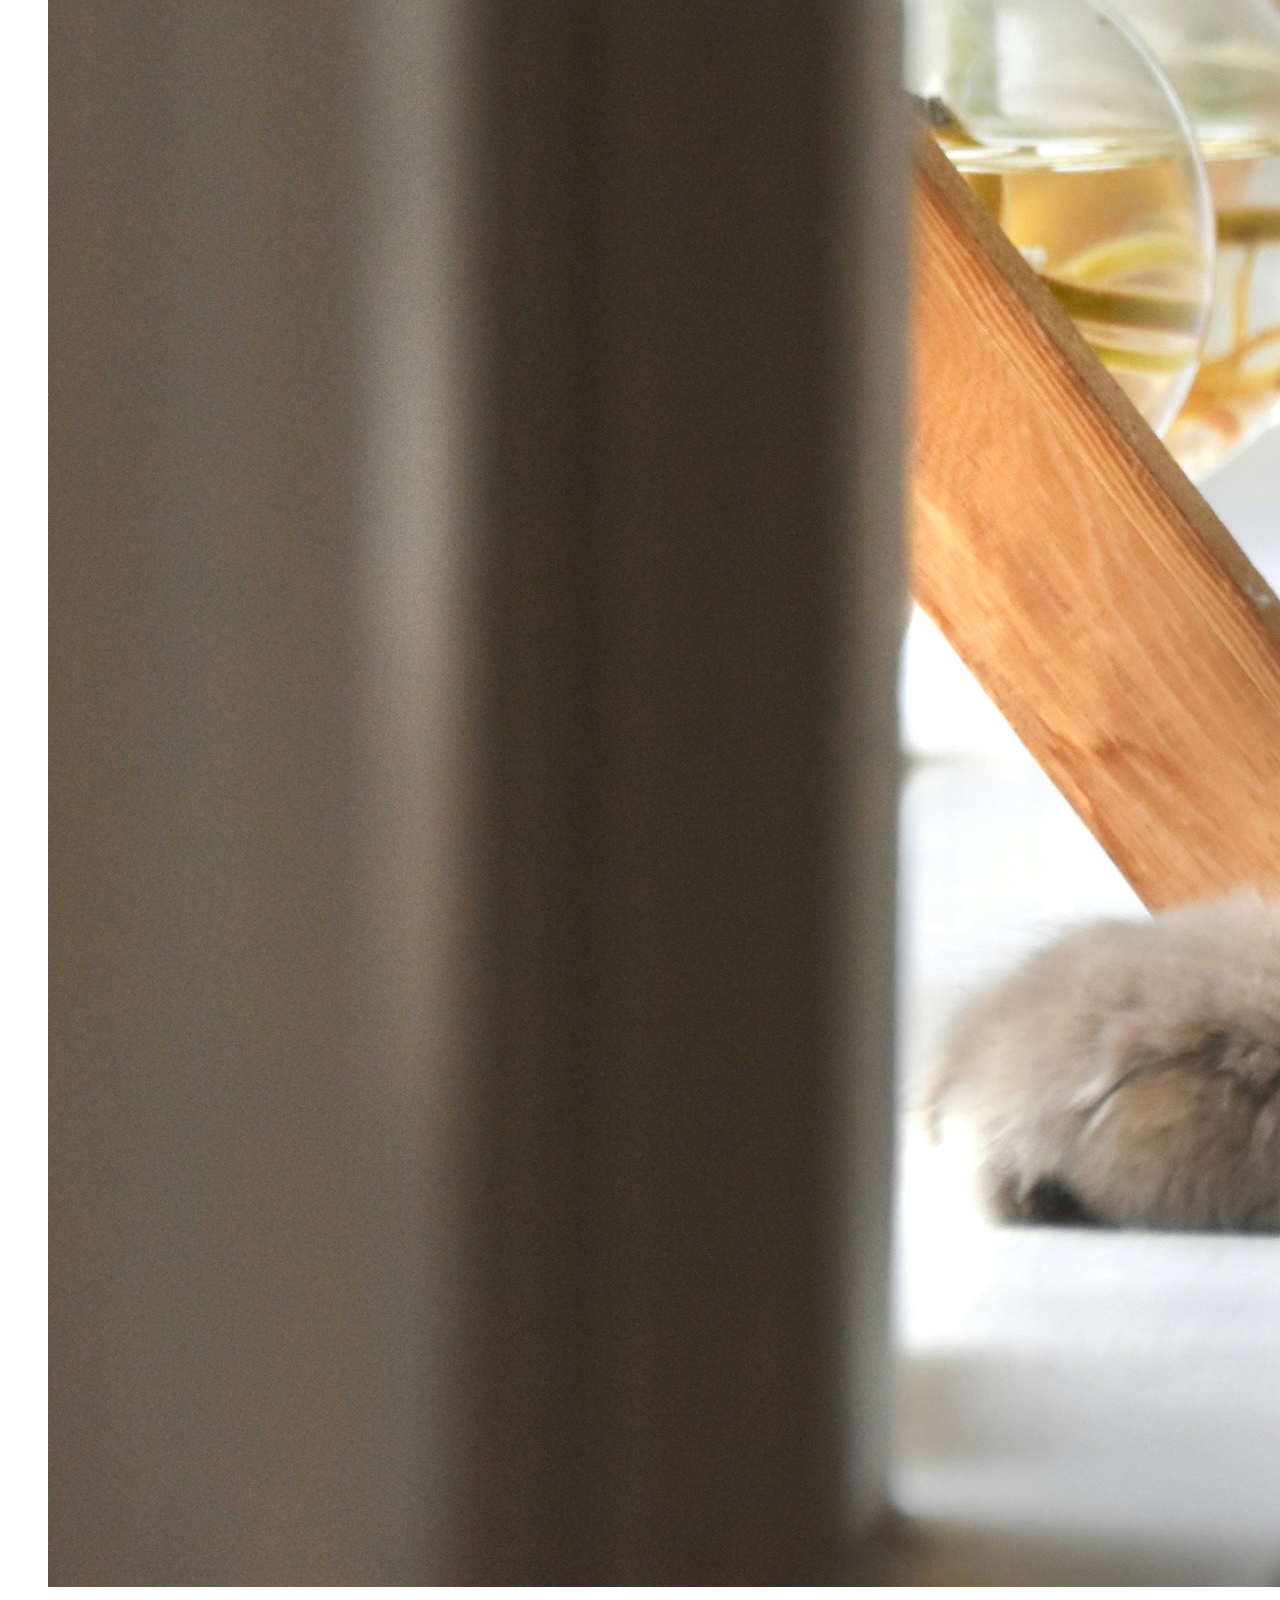
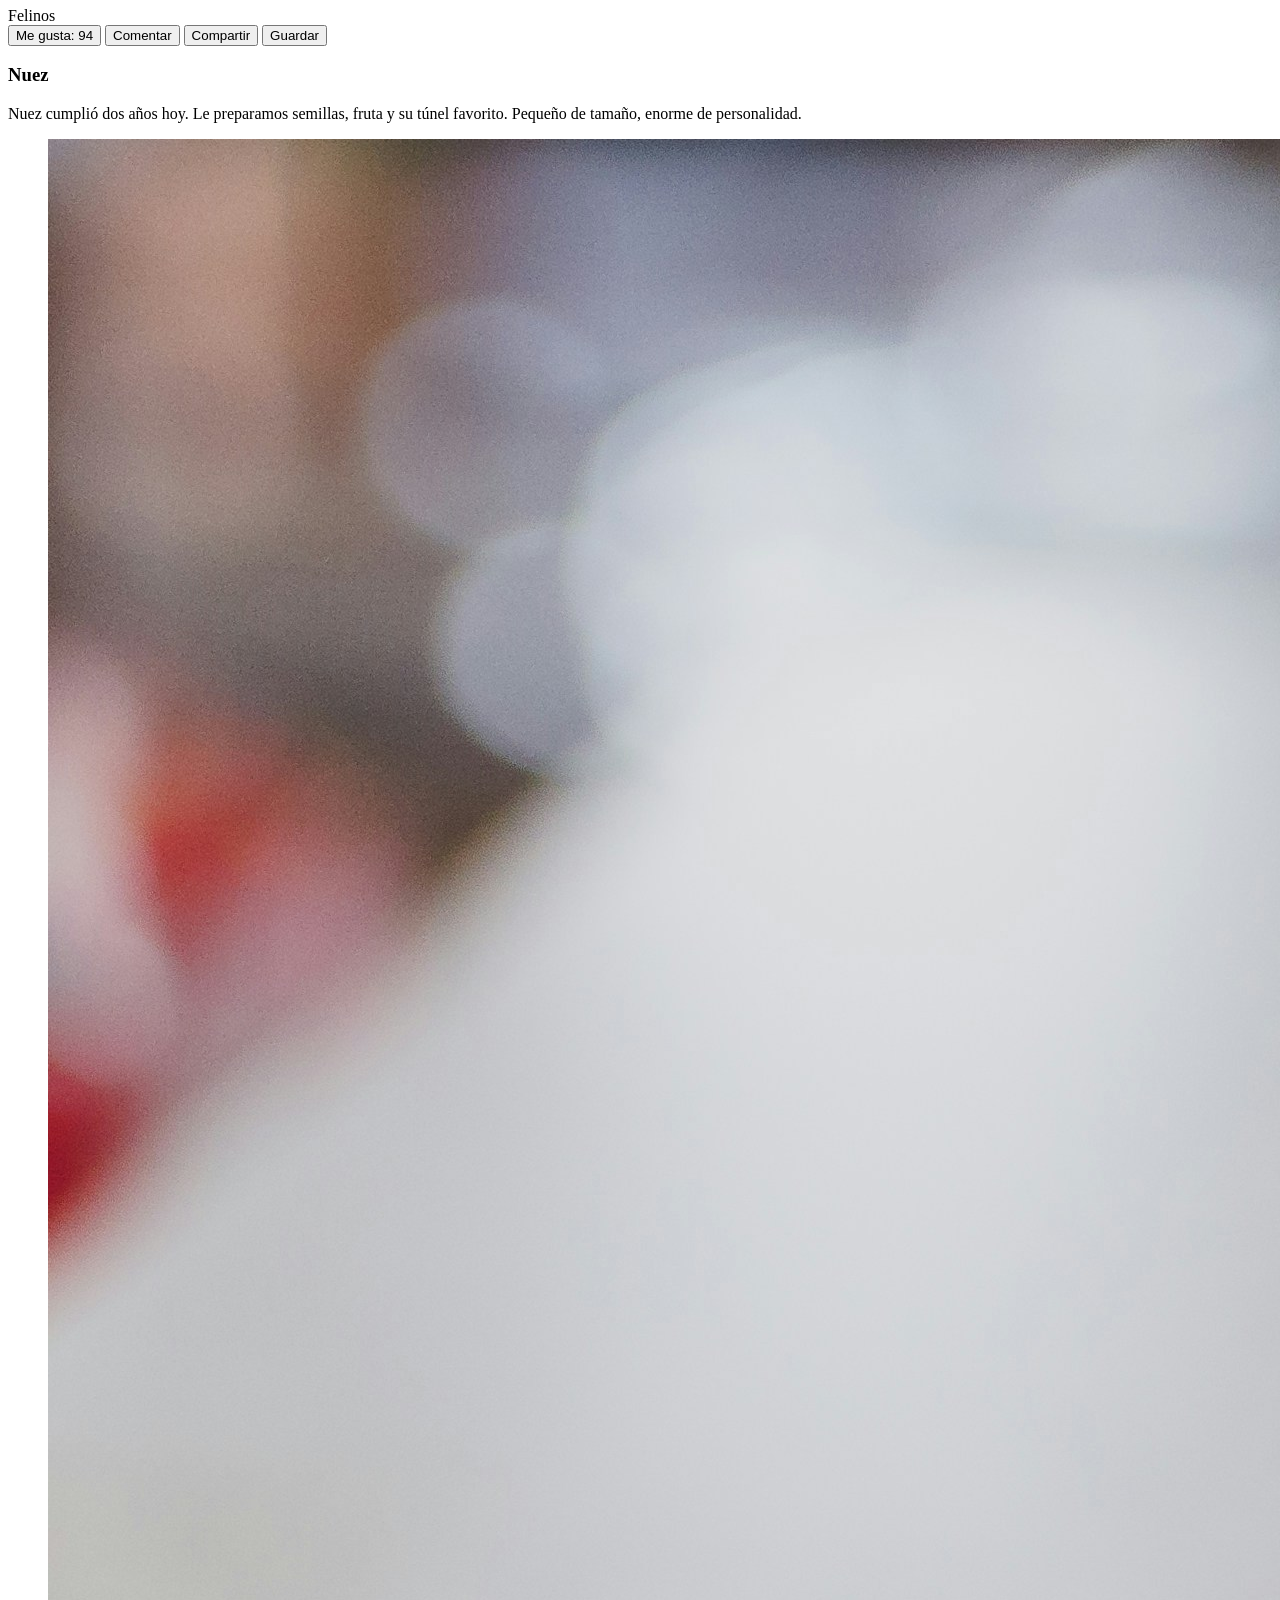
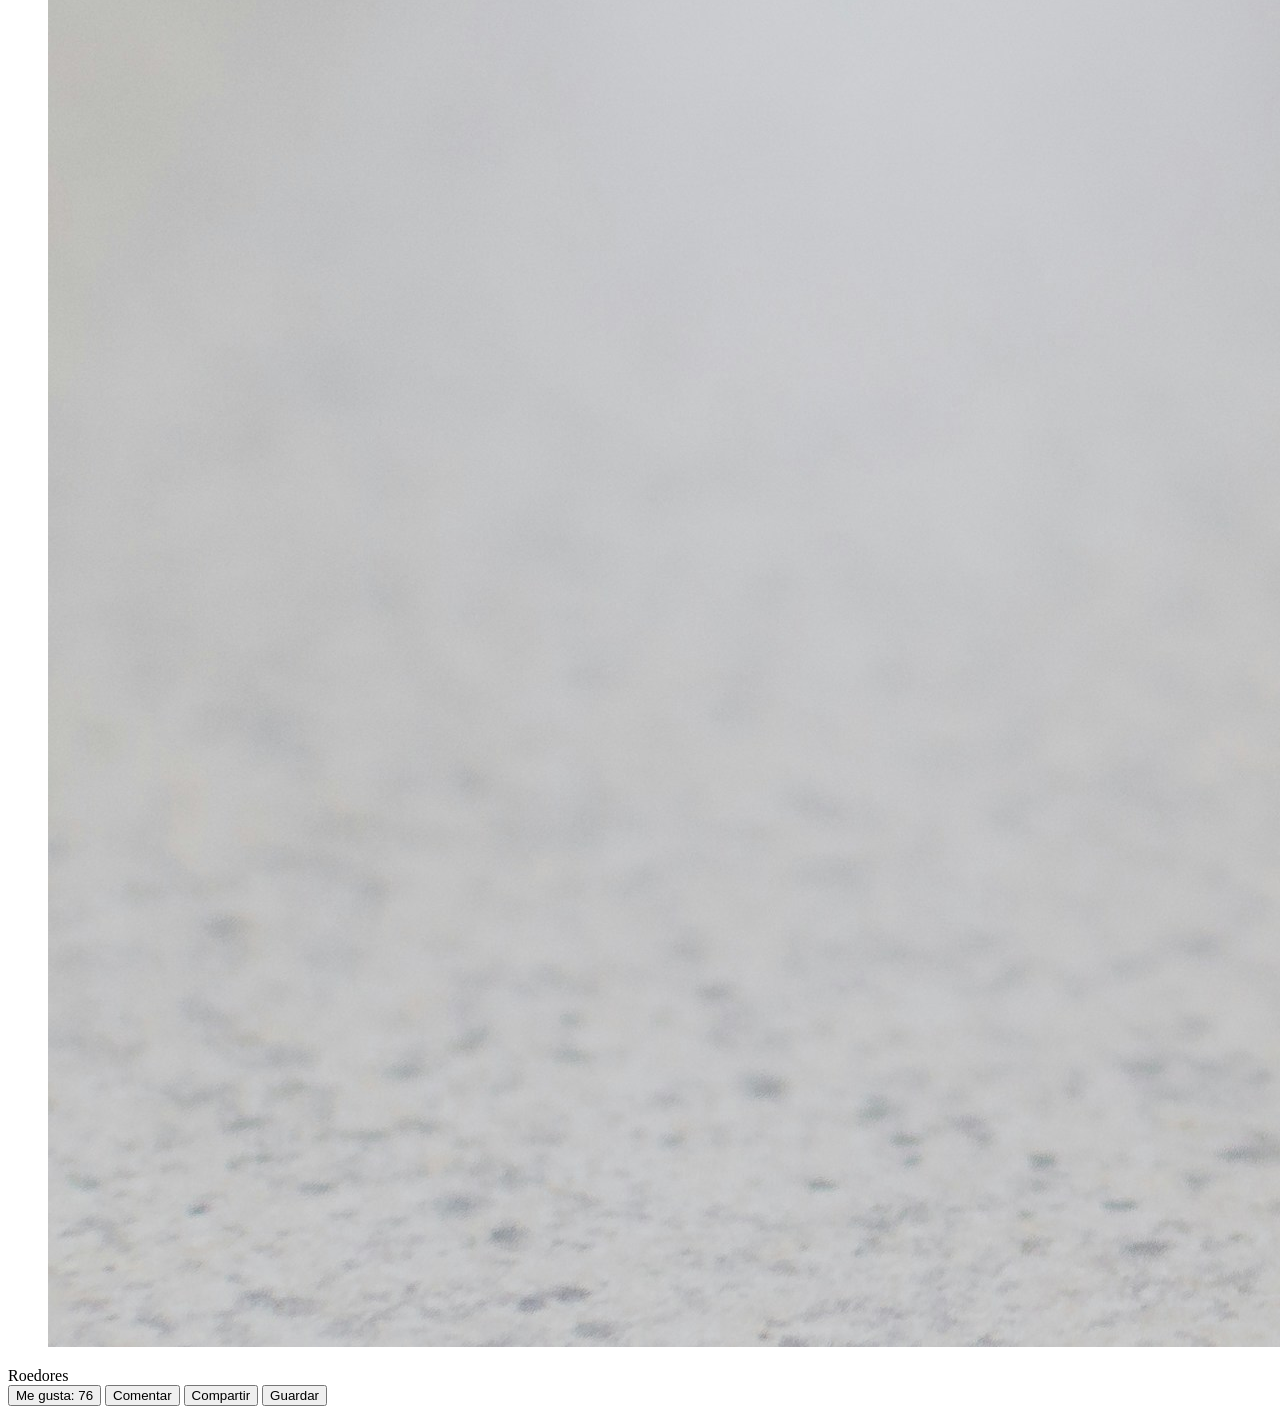
==== commit 9fba9423: "crear perfil y acerca_De en html y corregir los demas html" ====
--- a/index.html
+++ b/index.html
@@ -26,8 +26,8 @@
         <a href="crear_Publicacion/crear_Publicacion.html">Crear publicación</a>
         <a href="desaparecidos/desaparecidos.html">Desaparecidos</a>
         <a href="collar_Virtual/collar_Virtual.html">Collar virtual</a>
-        <a href="">Perfil</a>
-        <a href="">Acerca de</a>
+        <a href="perfil/perfil.html">Perfil</a>
+        <a href="acerca_De/acerca_De.html">Acerca de</a>
     </nav>
     <main>
         <section class="hero">
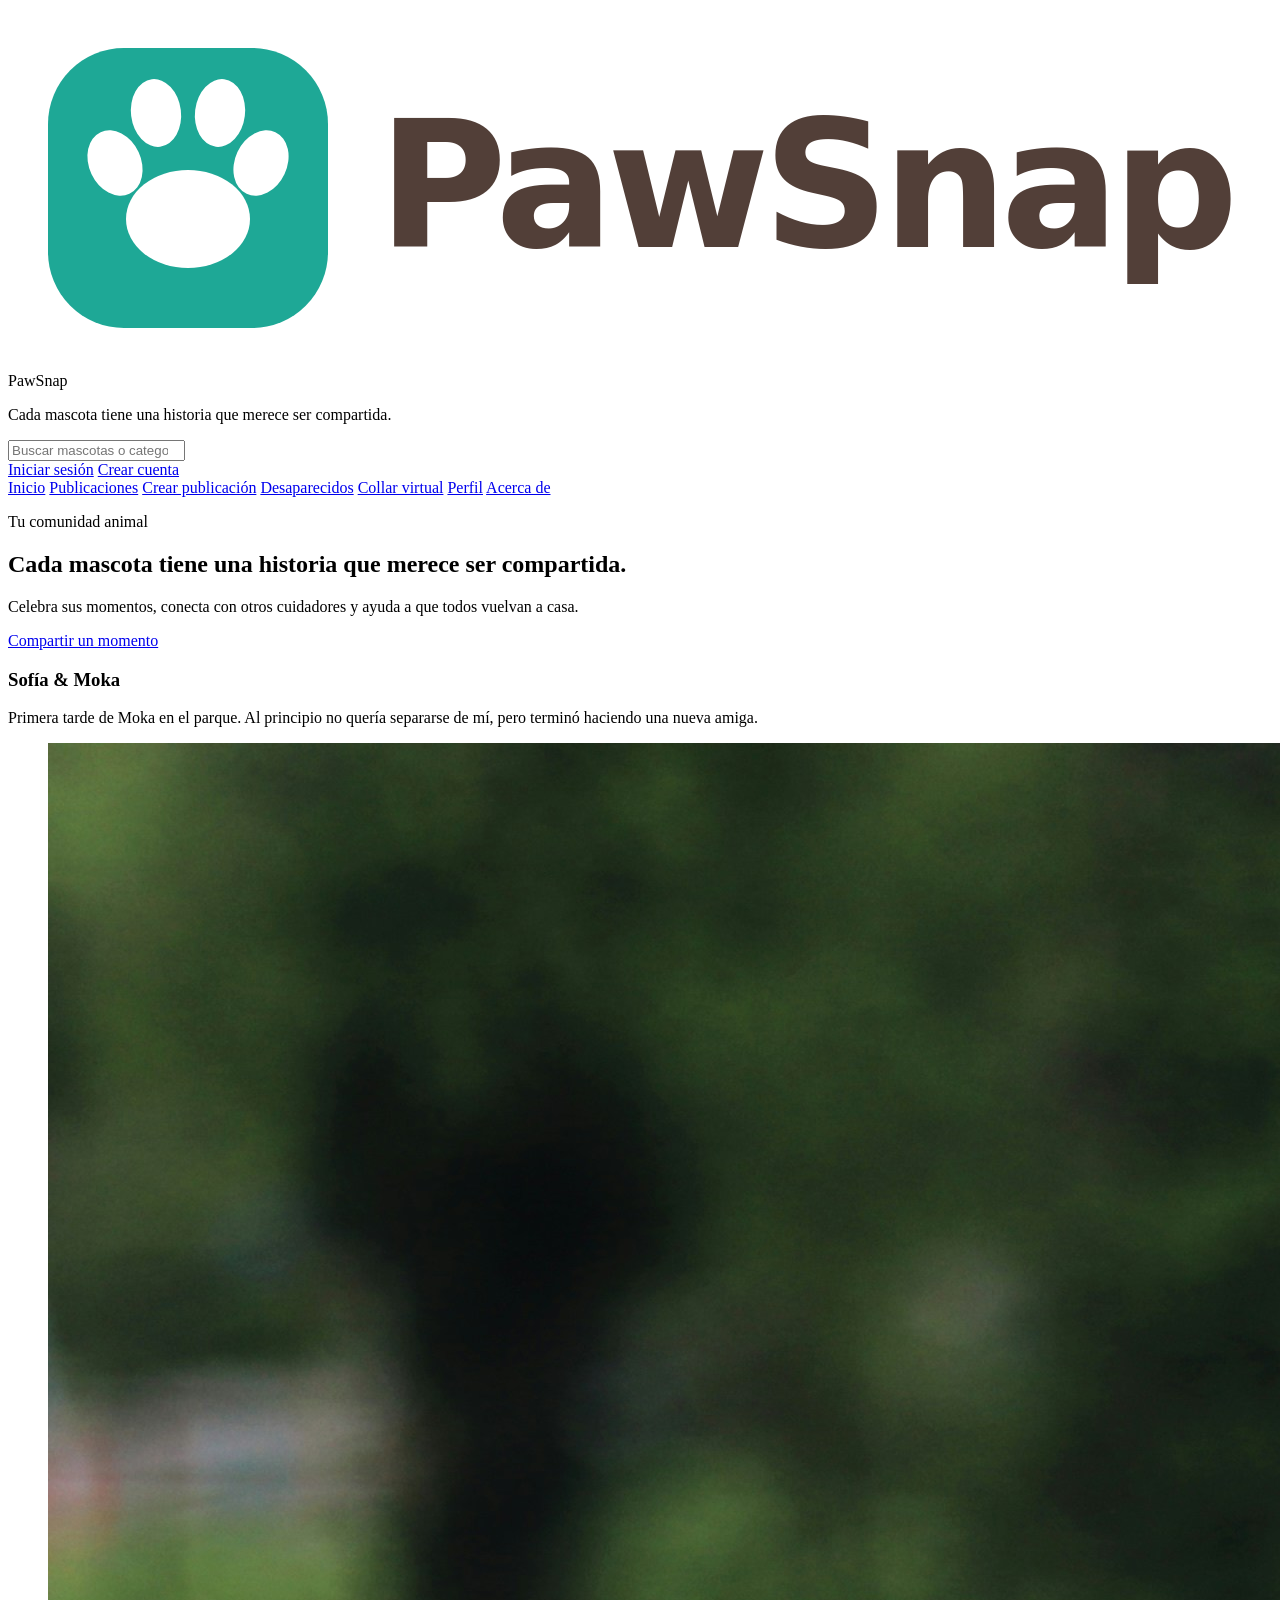
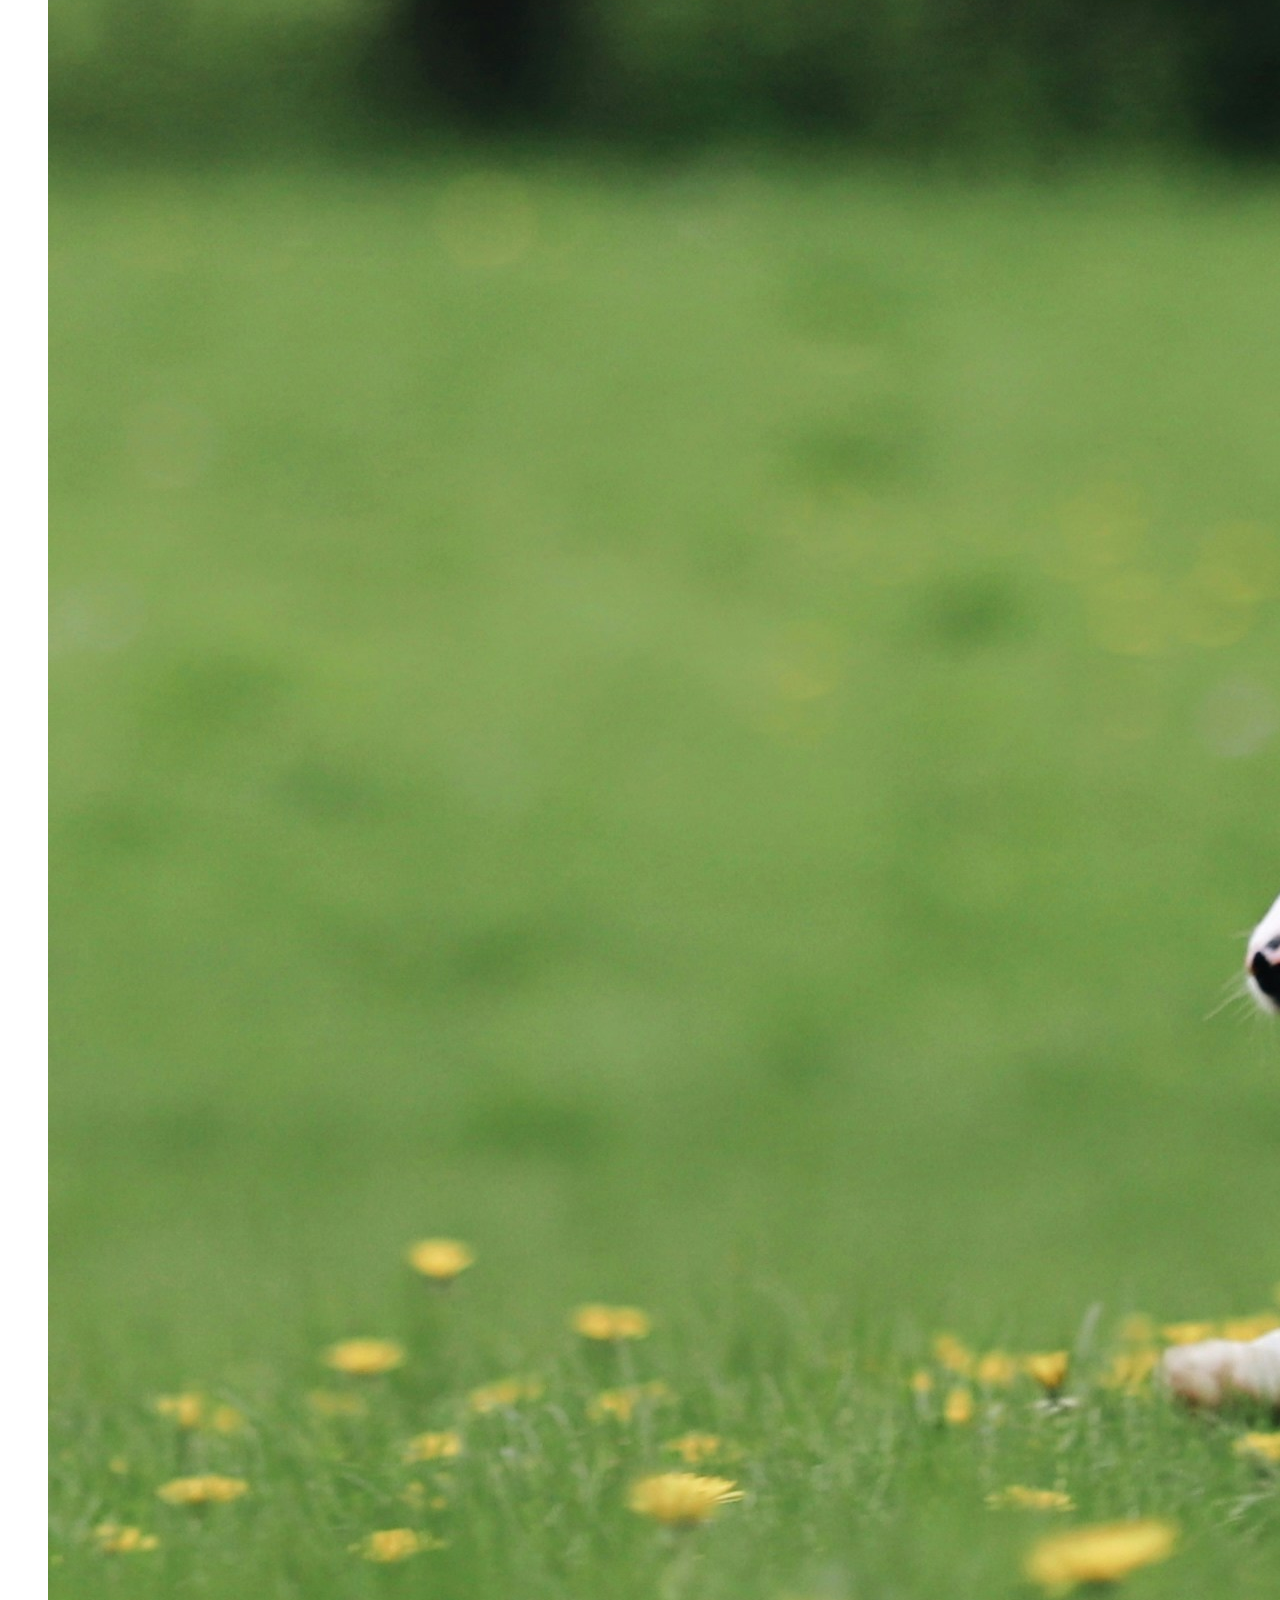
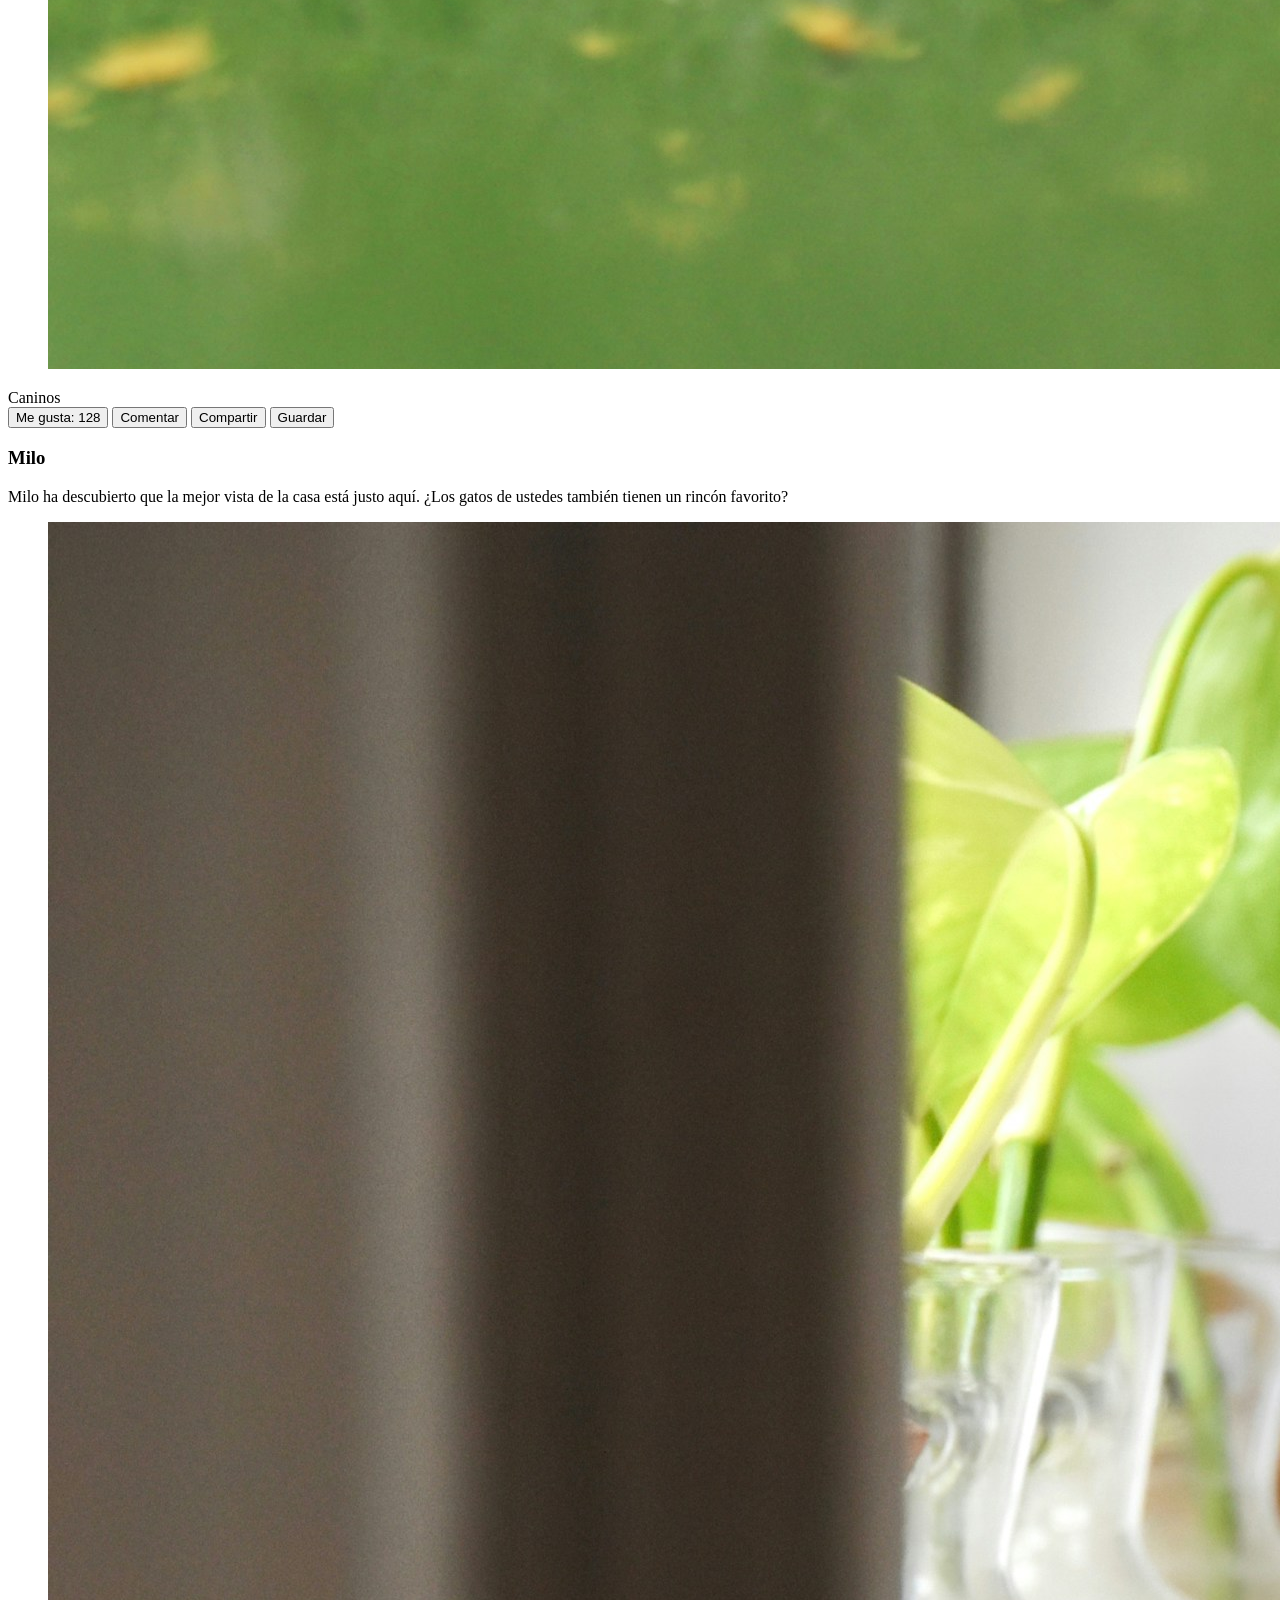
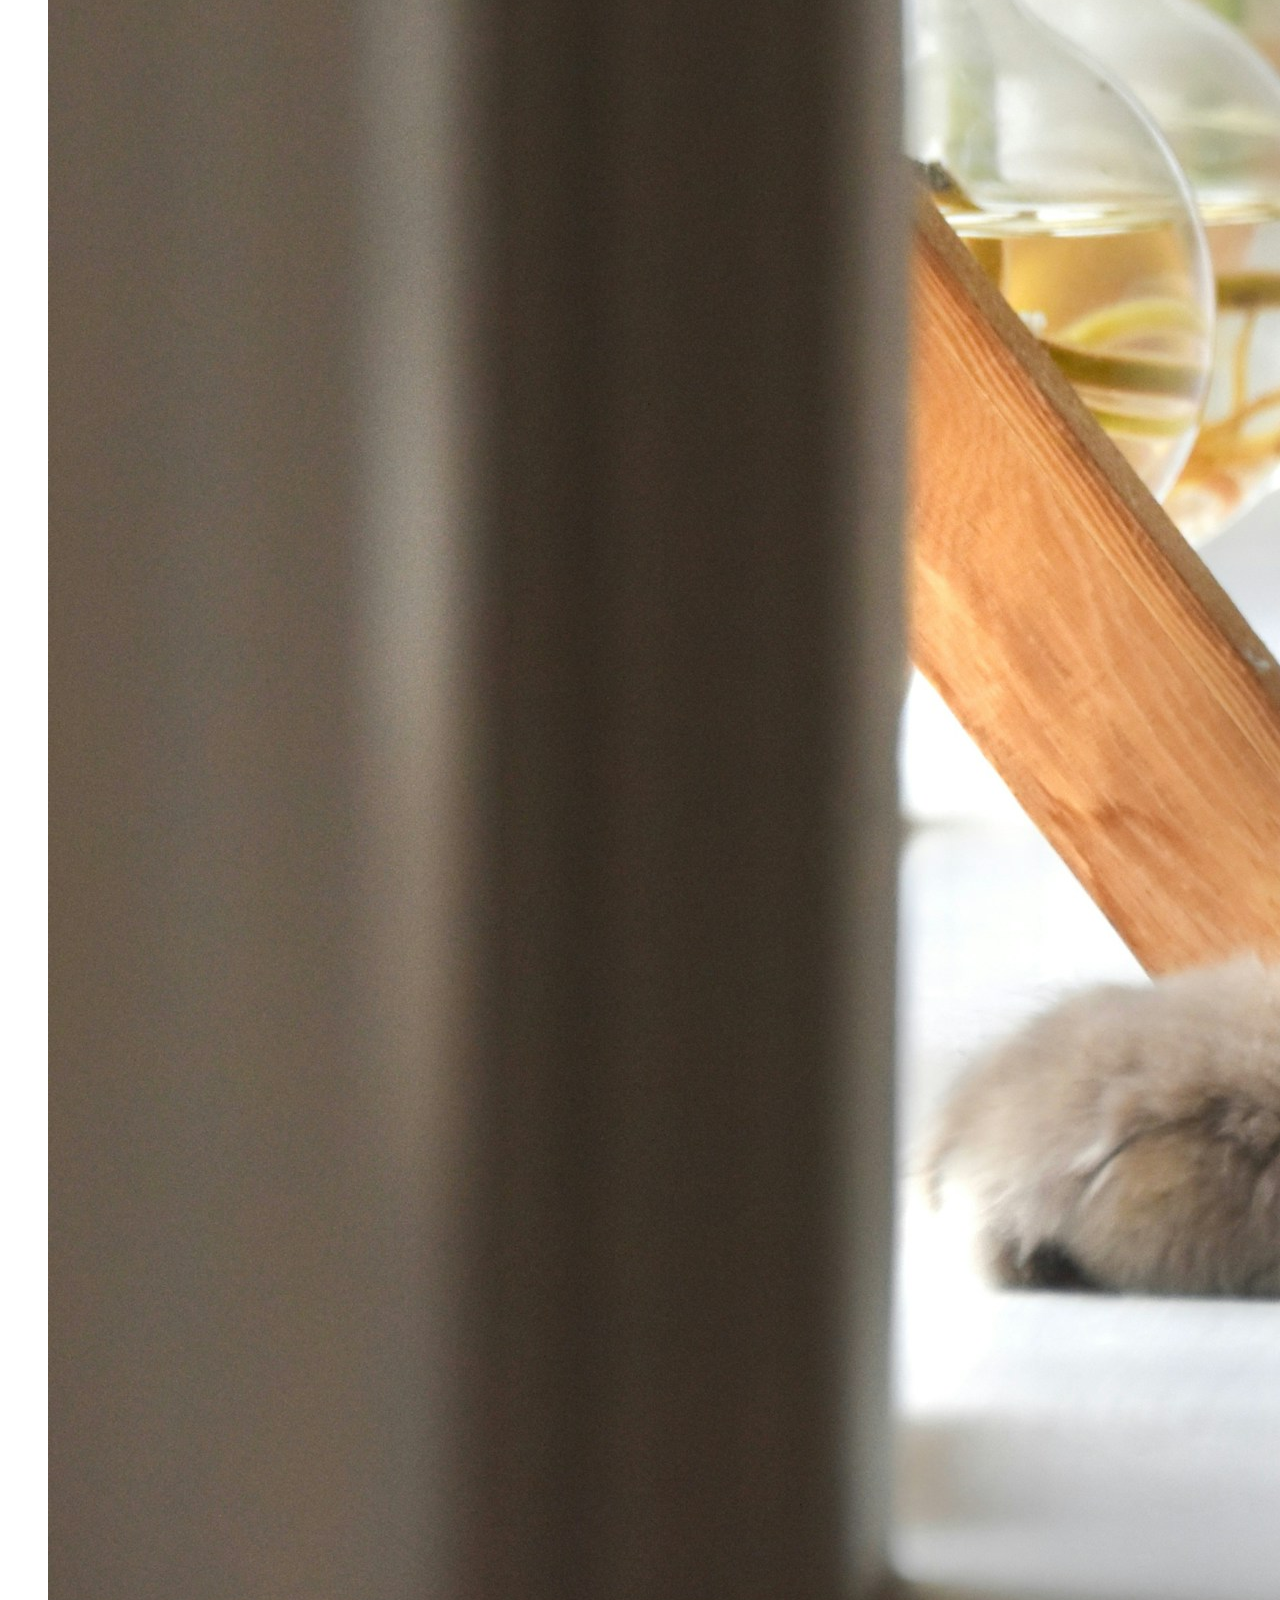
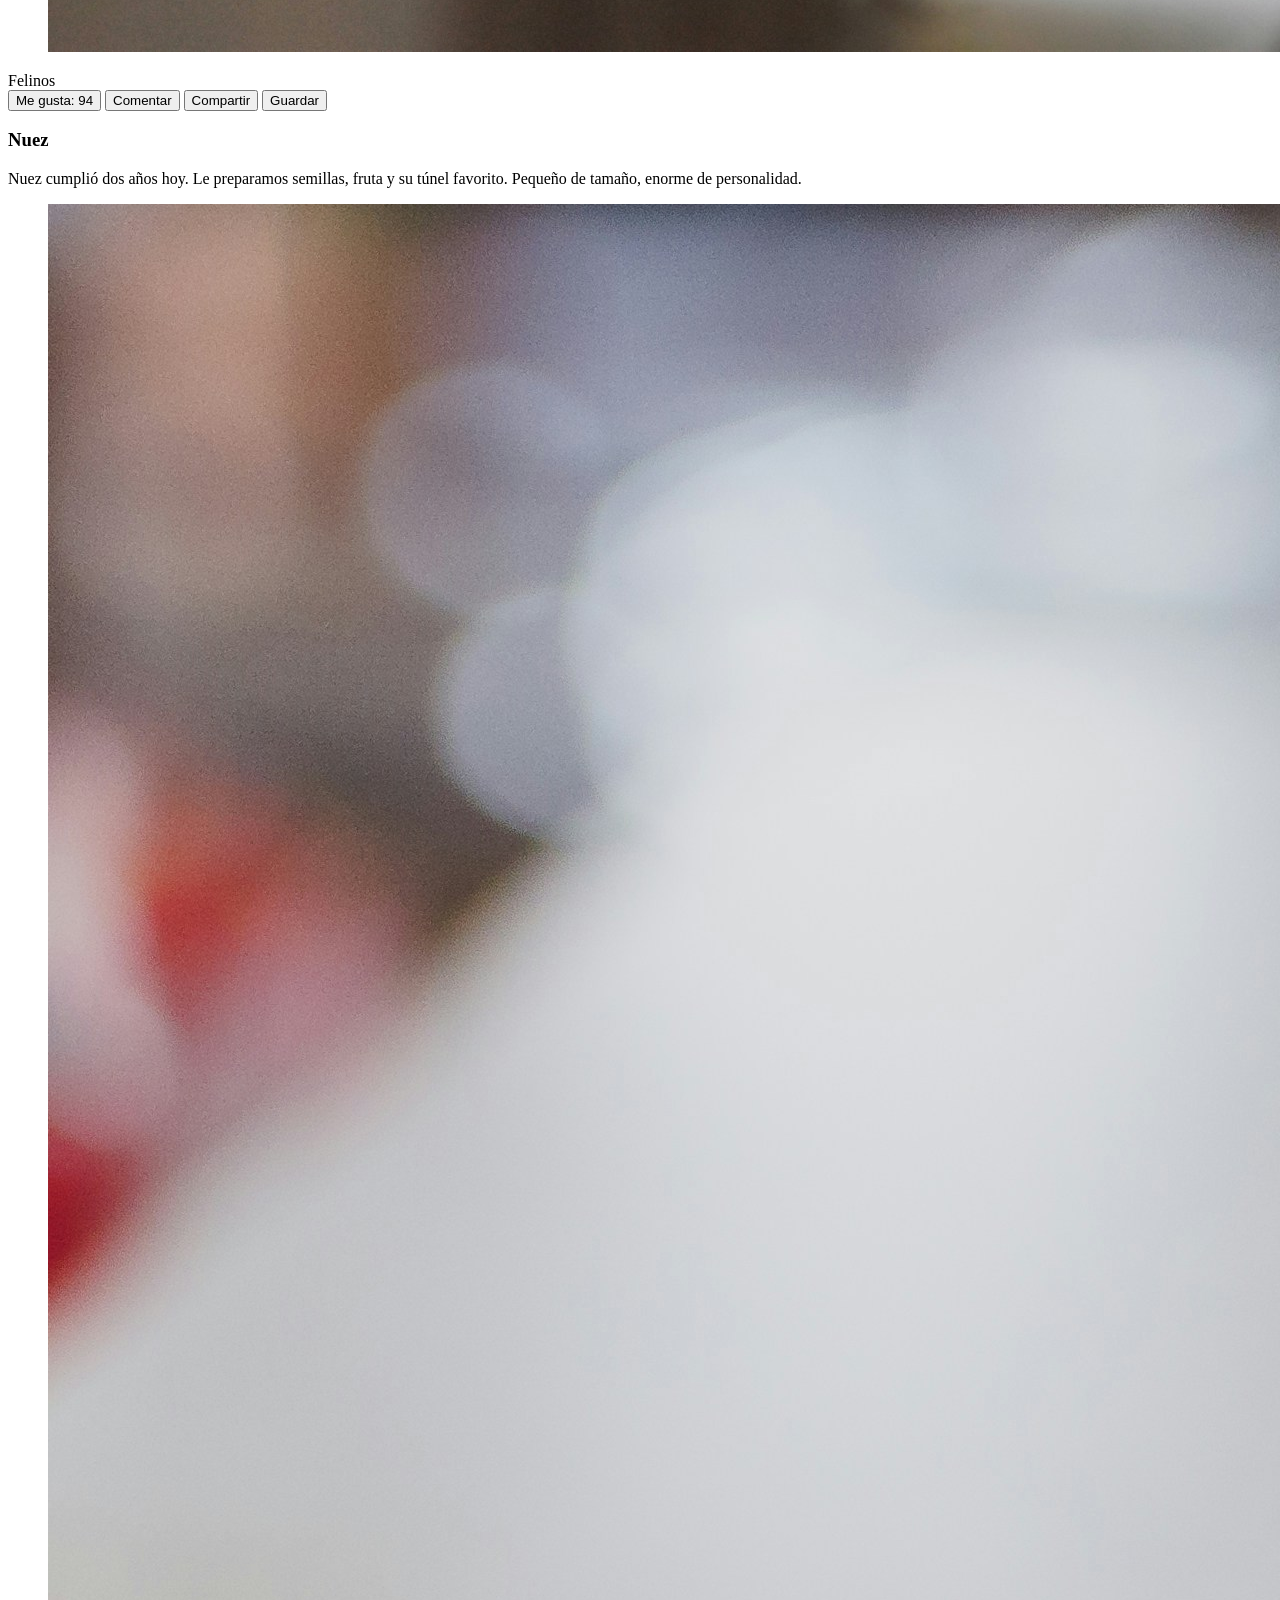
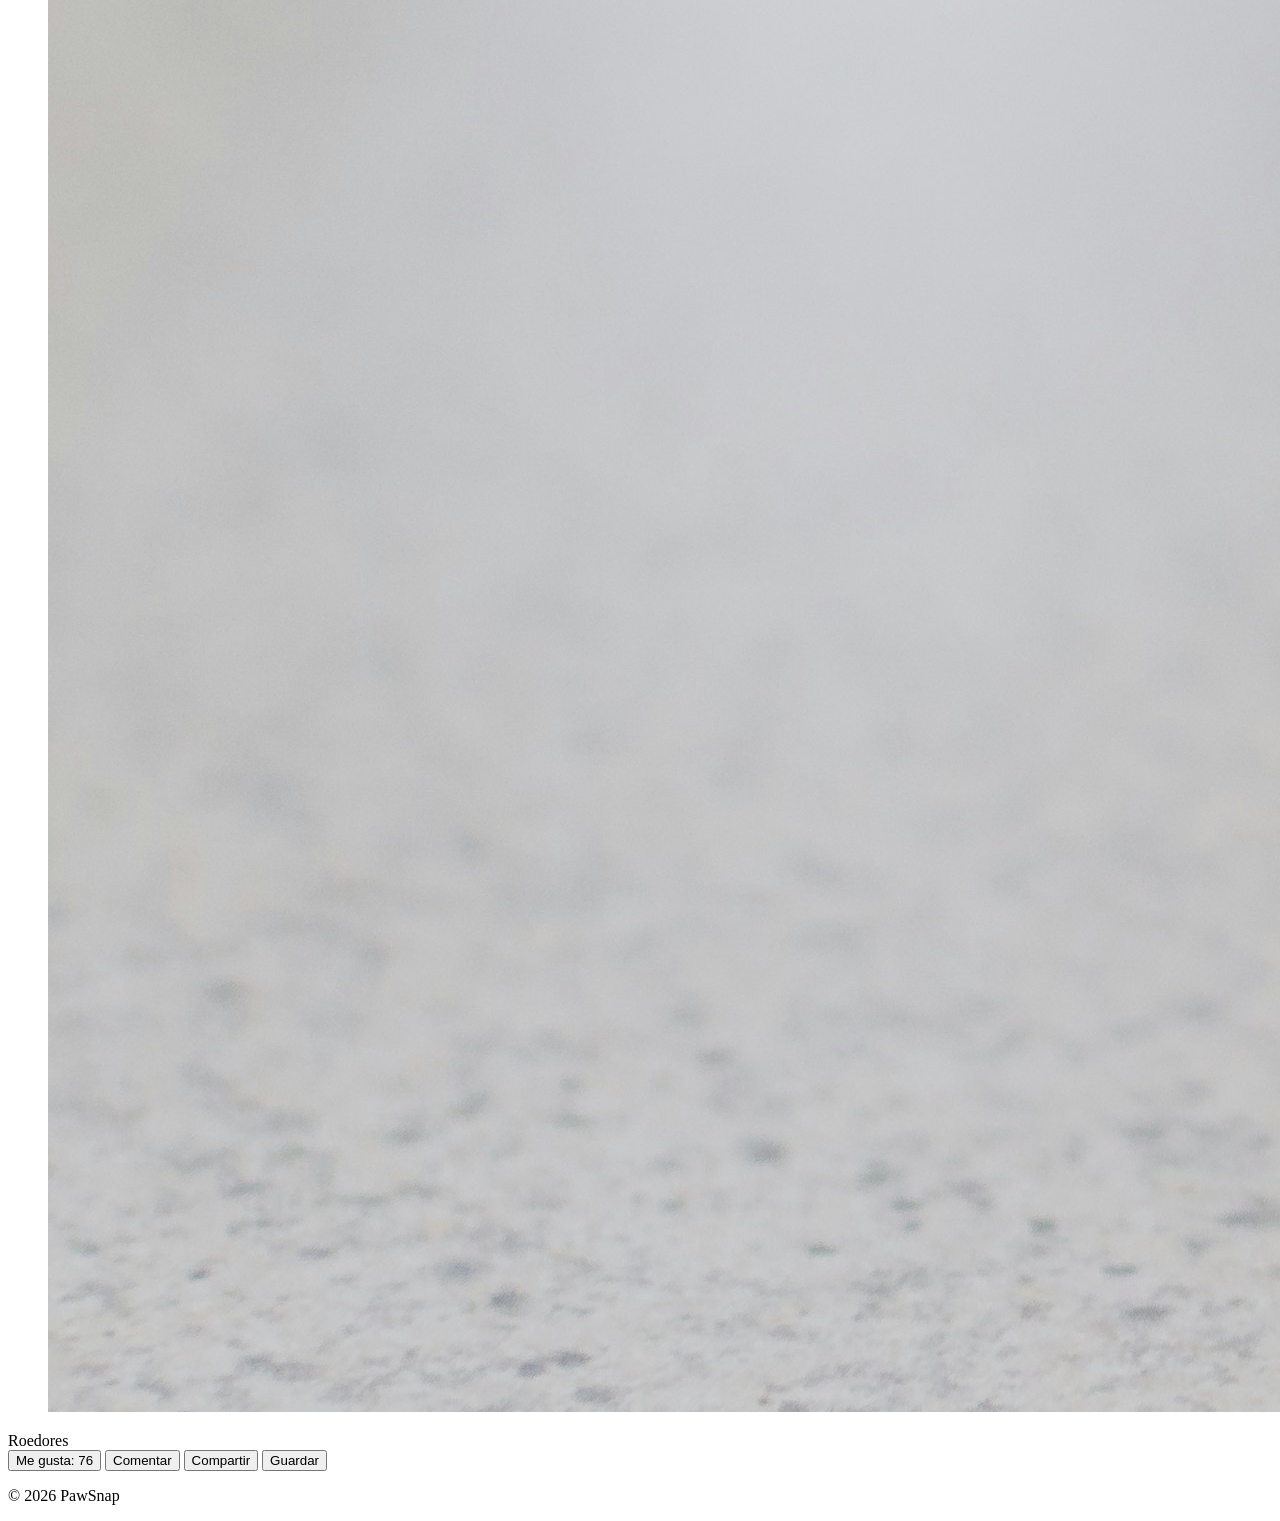
==== commit 92408469: "Crear inicio de sesion y cuenta y terminar la estructura html" ====
--- a/index.html
+++ b/index.html
@@ -1,85 +1,115 @@
 <!DOCTYPE html>
 <html lang="es">
+<!-- ENCABEZADO DEL DOCUMENTO -->
+<!-- Idioma, título y archivos CSS y JS vinculados -->
 <head>
     <meta charset="UTF-8">
     <meta name="viewport" content="width=device-width, initial-scale=1.0">
+    <title>PawSnap</title>
     <link rel="stylesheet" href="css/styles.css">
     <script src="js/main.js" defer></script>
-    <title>PawSnap</title>
 </head>
+<!-- FIN ENCABEZADO DEL DOCUMENTO -->
 <body>
-    <header> 
-        <div>
-            <img src="imagenes/pawsnap-logo.svg" alt="Logo PawSnap">
+    <!-- ENCABEZADO -->
+    <!-- Logo, nombre, eslogan de la marca, buscador y botones de cuenta -->
+    <header id="main_Header">
+        <div id="header_Brand">
+            <img id="header_Logo" src="imagenes/pawsnap-logo.svg" alt="Logo PawSnap">
+            <div id="header_Text">
+                <span id="header_Name">PawSnap</span>
+                <p id="header_Slogan">Cada mascota tiene una historia que merece ser compartida.</p>
+            </div>
         </div>
-        <div> 
-            <input type="text" placeholder="Buscar mascotas o categorías.">
+        <div id="header_Search">
+            <input type="search" id="search_Input" name="search" placeholder="Buscar mascotas o categorías" aria-label="Buscar mascotas o categorías">
         </div>
-        <div>
-            <button>Iniciar sesión</button>
-            <button>Crear cuenta</button>
+        <div id="header_Account">
+            <a id="login_Button" href="iniciar_Sesion/iniciar_Sesion.html">Iniciar sesión</a>
+            <a id="signup_Button" href="crear_Cuenta/crear_Cuenta.html">Crear cuenta</a>
         </div>
     </header>
-    <nav>
-        <a href="">Inicio</a>
-        <a href="publicaciones/publicaciones.html">Publicaciones</a>
-        <a href="crear_Publicacion/crear_Publicacion.html">Crear publicación</a>
-        <a href="desaparecidos/desaparecidos.html">Desaparecidos</a>
-        <a href="collar_Virtual/collar_Virtual.html">Collar virtual</a>
-        <a href="perfil/perfil.html">Perfil</a>
-        <a href="acerca_De/acerca_De.html">Acerca de</a>
+    <!-- FIN ENCABEZADO -->
+    <!-- MENÚ DE NAVEGACIÓN -->
+    <!-- Enlaces a cada página del sitio -->
+    <nav id="main_Nav">
+        <a class="nav_Link" href="index.html">Inicio</a>
+        <a class="nav_Link" href="publicaciones/publicaciones.html">Publicaciones</a>
+        <a class="nav_Link" href="crear_Publicacion/crear_Publicacion.html">Crear publicación</a>
+        <a class="nav_Link" href="desaparecidos/desaparecidos.html">Desaparecidos</a>
+        <a class="nav_Link" href="collar_Virtual/collar_Virtual.html">Collar virtual</a>
+        <a class="nav_Link" href="perfil/perfil.html">Perfil</a>
+        <a class="nav_Link" href="acerca_De/acerca_De.html">Acerca de</a>
     </nav>
+    <!-- FIN MENÚ DE NAVEGACIÓN -->
     <main>
-        <section class="hero">
-            <p class="hero_Eyebrow">Tu comunidad animal</p>
-            <h2 class="hero_Title">Cada mascota tiene una historia que merece ser compartida.</h2>
-            <p class="hero_Text">Celebra sus momentos, conecta con otros cuidadores y ayuda a que todos vuelvan a casa.</p>
-            <a class="hero_Button" href="">Compartir un momento</a> <!-- agregar cuando haya crear publicación-->
+        <!-- SECCIÓN INICIO -->
+        <!-- Mensaje de bienvenida y botón hacia Crear publicación -->
+        <section id="hero_Section">
+            <p id="hero_Eyebrow">Tu comunidad animal</p>
+            <h1 id="hero_Title">Cada mascota tiene una historia que merece ser compartida.</h1>
+            <p id="hero_Text">Celebra sus momentos, conecta con otros cuidadores y ayuda a que todos vuelvan a casa.</p>
+            <a id="hero_Button" href="crear_Publicacion/crear_Publicacion.html">Compartir un momento</a>
         </section>
-        <div class="posts">
-            <article class="card">
-                <h3 class="card_User">Sofía &amp; Moka</h3>
-                <p class="card_Text">Primera tarde de Moka en el parque. Al principio no quería separarse de mí, pero terminó haciendo una nueva amiga.</p>
-                <figure class="card_Figure">
-                    <img src="imagenes/Moka.jpg" alt="Cachorros jugando en el parque." class="card_Image">
-                </figure>
-                <span class="card_Category">Caninos</span>
-                <footer class="card_Actions">
-                    <button class="card_Button" type="button">Me gusta: <span class="card_Likes">128</span></button>
-                    <button class="card_Button" type="button">Comentar</button>
-                    <button class="card_Button" type="button">Compartir</button>
-                    <button class="card_Button" type="button">Guardar</button>
-                </footer>
-            </article>
-            <article class="card">
-                <h3 class="card_User">Milo</h3>
-                <p class="card_Text">Milo ha descubierto que la mejor vista de la casa está justo aquí. ¿Los gatos de ustedes también tienen un rincón favorito?</p>
-                <figure class="card_Figure">
-                    <img src="imagenes/Milo.jpg" alt="Gato viendo una ventana." class="card_Image">
-                </figure>
-                <span class="card_Category">Felinos</span>
-                <footer class="card_Actions">
-                    <button class="card_Button" type="button">Me gusta: <span class="card_Likes">94</span></button>
-                    <button class="card_Button" type="button">Comentar</button>
-                    <button class="card_Button" type="button">Compartir</button>
-                    <button class="card_Button" type="button">Guardar</button>
-                </footer>
-            </article>
-            <article class="card">
-                <h3 class="card_User">Nuez</h3>
-                <p class="card_Text">Nuez cumplió dos años hoy. Le preparamos semillas, fruta y su túnel favorito. Pequeño de tamaño, enorme de personalidad.</p>
-                <figure class="card_Figure">
-                    <img src="imagenes/Nuez.jpg" alt="Hámster comiendo semillas." class="card_Image">
-                </figure>
-                <span class="card_Category">Roedores</span>
-                <footer class="card_Actions">
-                    <button class="card_Button" type="button">Me gusta: <span class="card_Likes">76</span></button>
-                    <button class="card_Button" type="button">Comentar</button>
-                    <button class="card_Button" type="button">Compartir</button>
-                    <button class="card_Button" type="button">Guardar</button>
-                </footer> 
-            </article>
-        </div>
+        <!-- FIN SECCIÓN INICIO -->
+        <!-- PUBLICACIONES RECIENTES -->
+        <!-- Tres publicaciones de ejemplo con usuario, contenido, categoría y Me gusta -->
+        <section id="posts_Section" aria-label="Publicaciones recientes">
+            <div id="posts_List">
+                <!-- Publicación 1 -->
+                <article class="card">
+                    <h3 class="card_User">Sofía &amp; Moka</h3>
+                    <p class="card_Text">Primera tarde de Moka en el parque. Al principio no quería separarse de mí, pero terminó haciendo una nueva amiga.</p>
+                    <figure class="card_Figure">
+                        <img class="card_Image" src="imagenes/Moka.jpg" alt="Cachorros jugando en el parque.">
+                    </figure>
+                    <span class="card_Category">Caninos</span>
+                    <footer class="card_Actions">
+                        <button class="card_Button" type="button">Me gusta: <span class="card_Likes">128</span></button>
+                        <button class="card_Button" type="button">Comentar</button>
+                        <button class="card_Button" type="button">Compartir</button>
+                        <button class="card_Button" type="button">Guardar</button>
+                    </footer>
+                </article>
+                <!-- Publicación 2 -->
+                <article class="card">
+                    <h3 class="card_User">Milo</h3>
+                    <p class="card_Text">Milo ha descubierto que la mejor vista de la casa está justo aquí. ¿Los gatos de ustedes también tienen un rincón favorito?</p>
+                    <figure class="card_Figure">
+                        <img class="card_Image" src="imagenes/Milo.jpg" alt="Gato viendo una ventana.">
+                    </figure>
+                    <span class="card_Category">Felinos</span>
+                    <footer class="card_Actions">
+                        <button class="card_Button" type="button">Me gusta: <span class="card_Likes">94</span></button>
+                        <button class="card_Button" type="button">Comentar</button>
+                        <button class="card_Button" type="button">Compartir</button>
+                        <button class="card_Button" type="button">Guardar</button>
+                    </footer>
+                </article>
+                <!-- Publicación 3 -->
+                <article class="card">
+                    <h3 class="card_User">Nuez</h3>
+                    <p class="card_Text">Nuez cumplió dos años hoy. Le preparamos semillas, fruta y su túnel favorito. Pequeño de tamaño, enorme de personalidad.</p>
+                    <figure class="card_Figure">
+                        <img class="card_Image" src="imagenes/Nuez.jpg" alt="Hámster comiendo semillas.">
+                    </figure>
+                    <span class="card_Category">Roedores</span>
+                    <footer class="card_Actions">
+                        <button class="card_Button" type="button">Me gusta: <span class="card_Likes">76</span></button>
+                        <button class="card_Button" type="button">Comentar</button>
+                        <button class="card_Button" type="button">Compartir</button>
+                        <button class="card_Button" type="button">Guardar</button>
+                    </footer>
+                </article>
+            </div>
+        </section>
+        <!-- FIN PUBLICACIONES RECIENTES -->
     </main>
+    <!-- PIE DE PÁGINA -->
+    <!-- Derechos y nota del proyecto -->
+    <footer id="main_Footer">
+        <p>&copy; 2026 PawSnap</p>
+    </footer>
+    <!-- FIN PIE DE PÁGINA -->
 </body>
 </html>
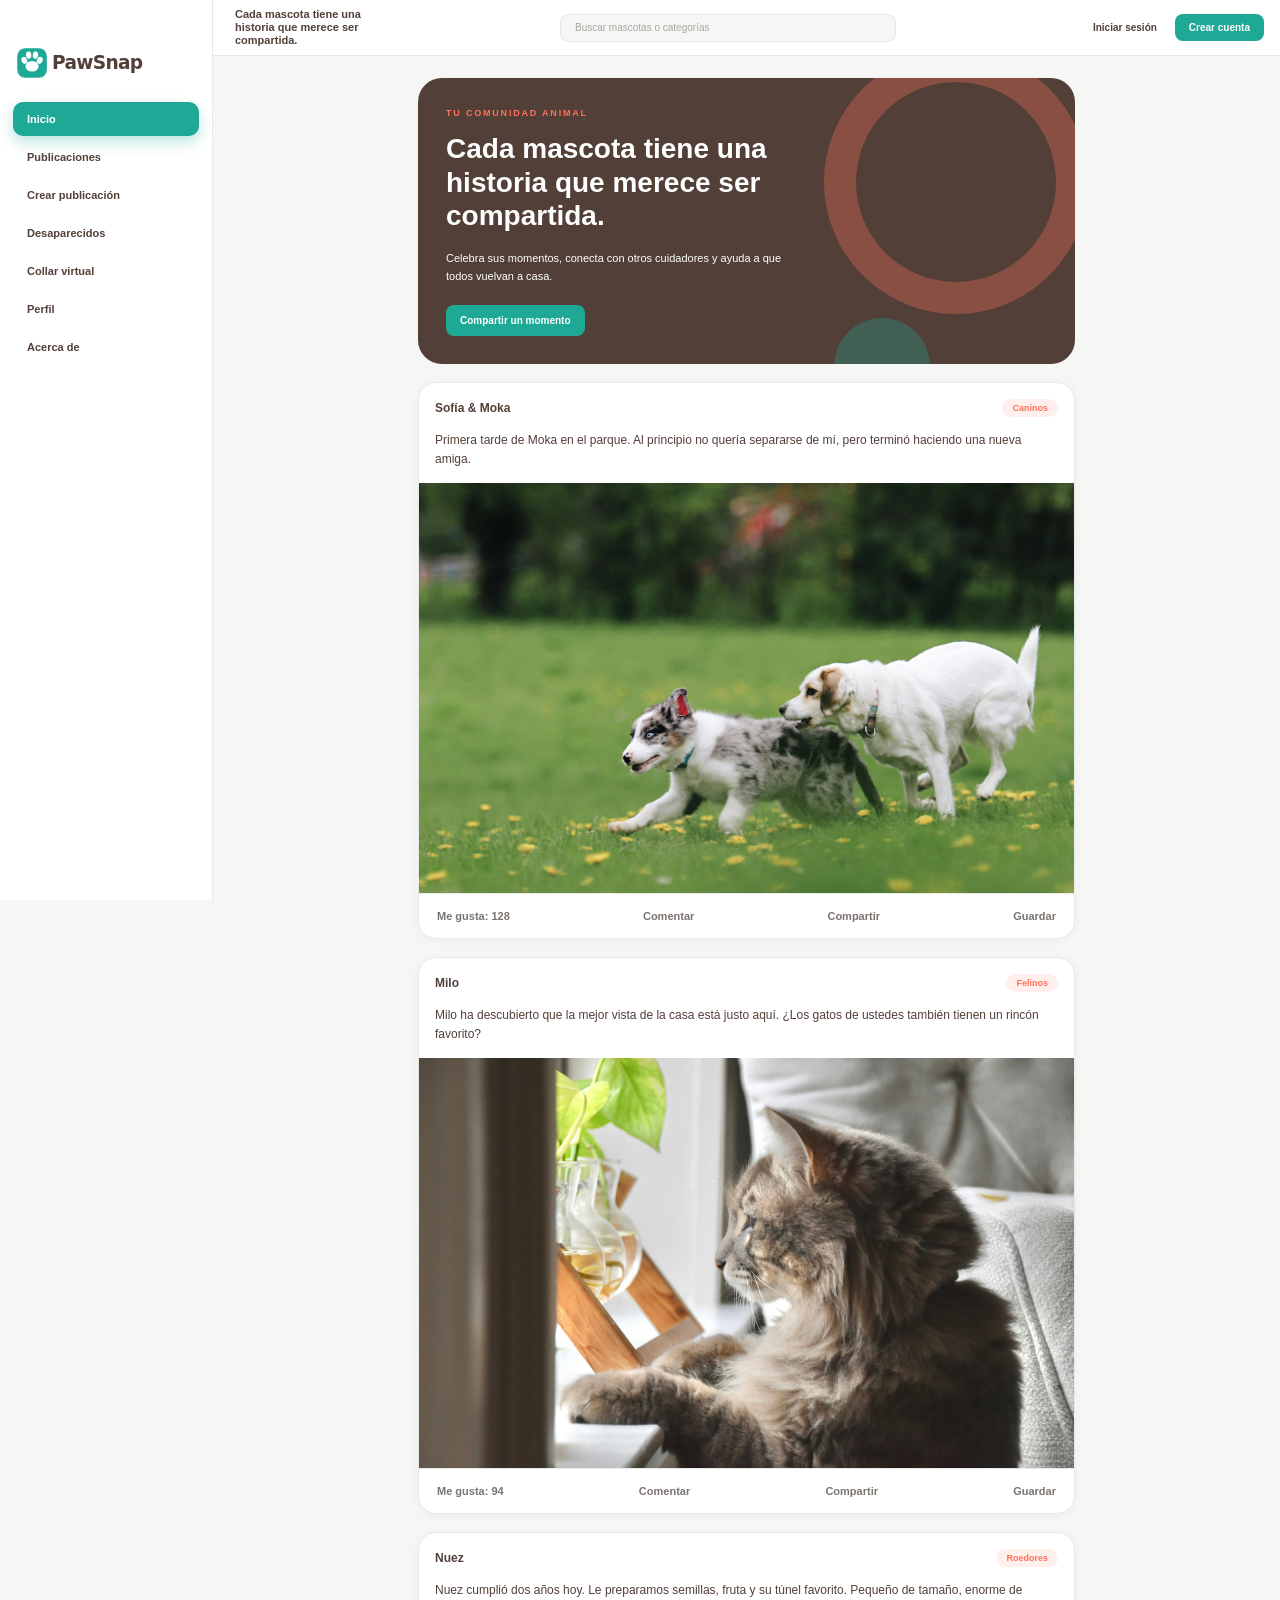
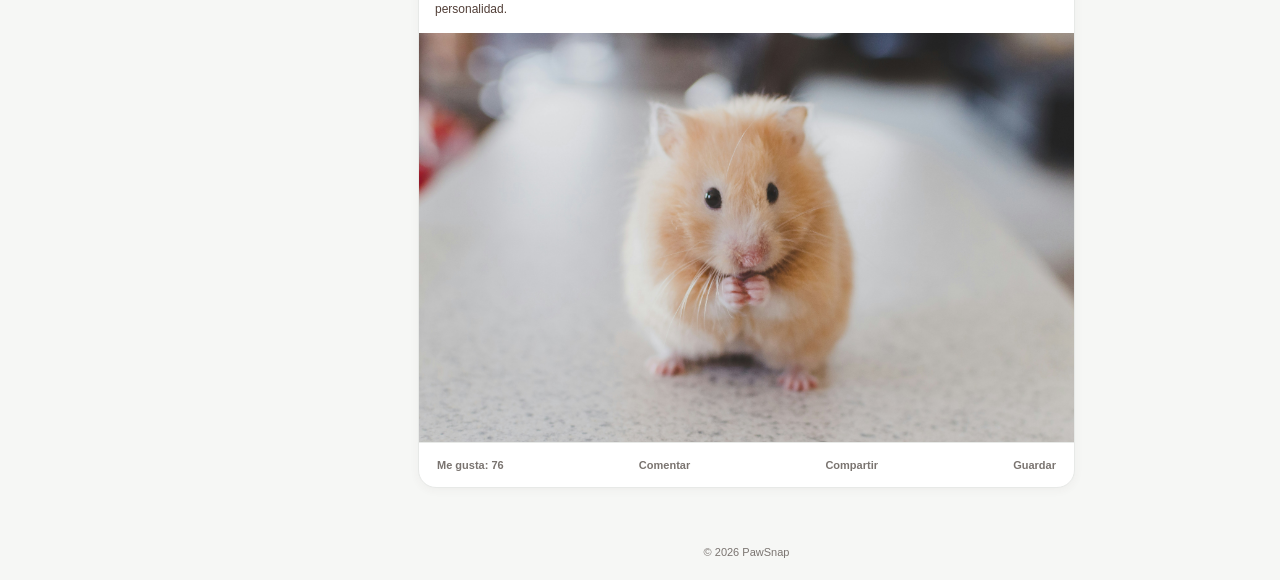
==== commit 86d94ec9: "hacer correcciones a los html" ====
--- a/index.html
+++ b/index.html
@@ -15,7 +15,7 @@
     <!-- Logo, nombre, eslogan de la marca, buscador y botones de cuenta -->
     <header id="main_Header">
         <div id="header_Brand">
-            <img id="header_Logo" src="imagenes/pawsnap-logo.svg" alt="Logo PawSnap">
+            <img id="header_Logo" src="imagenes/pawsnap-logo.svg" alt="Logo PawSnap.">
             <div id="header_Text">
                 <span id="header_Name">PawSnap</span>
                 <p id="header_Slogan">Cada mascota tiene una historia que merece ser compartida.</p>
@@ -33,7 +33,7 @@
     <!-- MENÚ DE NAVEGACIÓN -->
     <!-- Enlaces a cada página del sitio -->
     <nav id="main_Nav">
-        <a class="nav_Link" href="index.html">Inicio</a>
+        <a class="nav_Link" href="index.html" aria-current="page">Inicio</a>
         <a class="nav_Link" href="publicaciones/publicaciones.html">Publicaciones</a>
         <a class="nav_Link" href="crear_Publicacion/crear_Publicacion.html">Crear publicación</a>
         <a class="nav_Link" href="desaparecidos/desaparecidos.html">Desaparecidos</a>
@@ -76,7 +76,7 @@
                     <h3 class="card_User">Milo</h3>
                     <p class="card_Text">Milo ha descubierto que la mejor vista de la casa está justo aquí. ¿Los gatos de ustedes también tienen un rincón favorito?</p>
                     <figure class="card_Figure">
-                        <img class="card_Image" src="imagenes/Milo.jpg" alt="Gato viendo una ventana.">
+                        <img class="card_Image" src="imagenes/Milo.jpg" alt="Gato gris de pelo largo mirando por una ventana.">
                     </figure>
                     <span class="card_Category">Felinos</span>
                     <footer class="card_Actions">
@@ -91,7 +91,7 @@
                     <h3 class="card_User">Nuez</h3>
                     <p class="card_Text">Nuez cumplió dos años hoy. Le preparamos semillas, fruta y su túnel favorito. Pequeño de tamaño, enorme de personalidad.</p>
                     <figure class="card_Figure">
-                        <img class="card_Image" src="imagenes/Nuez.jpg" alt="Hámster comiendo semillas.">
+                        <img class="card_Image" src="imagenes/Nuez.jpg" alt="Hámster color miel sentado sobre una superficie clara.">
                     </figure>
                     <span class="card_Category">Roedores</span>
                     <footer class="card_Actions">
--- a/css/styles.css
+++ b/css/styles.css
@@ -0,0 +1,469 @@
+/* VARIABLES Y BASE */
+/* colores y tipografía de PawSnap, y estilo general de la página */
+
+:root {
+    --colorBackground: #f6f7f5;
+    --colorDark: #523f38;
+    --colorText: #7a7470;
+    --colorPrimary: #ff715b;
+    --colorAction: #1ea896;
+    --colorSoftAction: #e7f7f4;
+    --colorSoftPrimary: #fff0ed;
+    --colorLine: #e7e9e7;
+    --colorWhite: #ffffff;
+    --fontMain: "Manrope", "DM Sans", "Plus Jakarta Sans", Arial, sans-serif;
+}
+
+* {
+    box-sizing: border-box;
+}
+
+body {
+    margin: 0;
+    padding: 56px 0 0 213px;      /* espacio para la barra superior y el menú lateral */
+
+    background: var(--colorBackground);
+    color: var(--colorDark);
+    font-family: var(--fontMain);
+}
+
+/* Los botones y campos usan la misma tipografía que el resto de la página */
+
+button, input, select, textarea {
+    font-family: inherit;
+}
+/* FIN VARIABLES Y BASE */
+
+/* ENCABEZADO */
+/* barra fija arriba con eslogan, buscador y enlaces de cuenta */
+
+#main_Header {
+    position: fixed;
+    top: 0;
+    left: 213px;
+    right: 0;
+    z-index: 20;
+    display: flex;
+    align-items: center;
+    gap: 24px;
+    height: 56px;
+    padding: 0 16px 0 22px;
+    border-bottom: 1px solid var(--colorLine);
+    background: var(--colorWhite);
+}
+
+/* El logo ya incluye el nombre, por eso se coloca en la esquina del menú lateral */
+
+#header_Logo {
+    position: fixed;
+    top: 44px;
+    left: 13px;
+    width: 148px;
+    height: auto;
+}
+
+/* El nombre en texto sigue en el HTML, pero se oculta a la vista porque el logo ya lo muestra */
+
+#header_Name {
+    position: absolute;
+    width: 1px;
+    height: 1px;
+    overflow: hidden;
+    clip: rect(0 0 0 0);
+    white-space: nowrap;
+}
+
+#header_Slogan {
+    width: 128px;
+    margin: 0;
+    font-size: 11px;
+    font-weight: 600;
+    line-height: 1.2;
+}
+
+/* Buscador centrado */
+
+#header_Search {
+    display: flex;
+    flex: 1;
+    justify-content: center;
+}
+
+#search_Input {
+    width: 100%;
+    max-width: 336px;
+    height: 28px;
+    padding: 0 14px;
+    border: 1px solid var(--colorLine);
+    border-radius: 8px;
+    background: var(--colorBackground);
+    color: var(--colorDark);
+    font-size: 10px;
+}
+
+#search_Input::placeholder {
+    color: #a9a5a2;
+}
+
+#search_Input:focus {
+    outline: none;
+    border-color: var(--colorAction);
+}
+
+/* Enlaces de cuenta a la derecha */
+
+#header_Account {
+    display: flex;
+    align-items: center;
+    gap: 18px;
+}
+
+#login_Button, #login_Link {
+    color: var(--colorDark);
+    font-size: 10px;
+    font-weight: 700;
+    text-decoration: none;
+}
+
+#signup_Button, #signup_Link {
+    display: inline-block;
+    padding: 8px 14px;
+    border-radius: 8px;
+    background: var(--colorAction);
+    color: var(--colorWhite);
+    font-size: 10px;
+    font-weight: 700;
+    text-decoration: none;
+    transition: 0.2s;
+}
+
+#signup_Button:hover, #signup_Link:hover {
+    filter: brightness(0.92);
+}
+/* FIN ENCABEZADO */
+
+/* MENÚ LATERAL */
+/* menú fijo a la izquierda; la página actual se resalta en verde */
+
+#main_Nav {
+    position: fixed;
+    top: 0;
+    bottom: 0;
+    left: 0;
+    z-index: 10;
+    display: flex;
+    flex-direction: column;
+    gap: 4px;
+    width: 213px;
+    padding: 102px 13px 0;
+    border-right: 1px solid var(--colorLine);
+    background: var(--colorWhite);
+}
+
+.nav_Link {
+    display: block;
+    padding: 11px 14px;
+    border-radius: 10px;
+    color: var(--colorDark);
+    font-size: 11px;
+    font-weight: 600;
+    text-decoration: none;
+    transition: 0.2s;
+}
+
+/* Efecto al pasar el mouse */
+
+.nav_Link:hover {
+    background: var(--colorSoftAction);
+    color: var(--colorAction);
+}
+
+/* Página actual */
+
+.nav_Link[aria-current="page"], .nav_Link[href="index.html"] {
+    background: var(--colorAction);
+    color: var(--colorWhite);
+    box-shadow: 0 6px 14px rgba(30, 168, 150, 0.3);
+}
+
+/* FIN MENÚ LATERAL */
+
+/* PIE DE PÁGINA */
+/* texto pequeño al final de la página */
+
+#main_Footer {
+    padding: 22px 24px;
+    color: var(--colorText);
+    font-size: 11px;
+    text-align: center;
+}
+
+#main_Footer p {
+    margin: 0;
+}
+
+/* FIN PIE DE PÁGINA */
+
+/* INICIO */
+/* bloque de bienvenida oscuro con círculos decorativos y botón */
+
+#hero_Section {
+    position: relative;
+    overflow: hidden;
+    min-height: 269px;
+    padding: 30px 28px 28px;
+    border-radius: 24px;
+    background: var(--colorDark);
+    color: var(--colorWhite);
+}
+
+/* Círculos decorativos: anillo arriba a la derecha y círculo verde abajo */
+
+#hero_Section::before {
+    content: "";
+    position: absolute;
+    top: -28px;
+    right: -13px;
+    width: 200px;
+    height: 200px;
+    border: 32px solid rgba(255, 113, 91, 0.32);
+    border-radius: 50%;
+}
+
+#hero_Section::after {
+    content: "";
+    position: absolute;
+    right: 145px;
+    bottom: -50px;
+    width: 96px;
+    height: 96px;
+    border-radius: 50%;
+    background: rgba(30, 168, 150, 0.3);
+}
+
+/* El texto se coloca por encima de los círculos */
+
+#hero_Eyebrow,
+#hero_Title,
+#hero_Text,
+#hero_Button {
+    position: relative;
+    z-index: 1;
+}
+
+#hero_Eyebrow {
+    margin: 0 0 14px;
+    color: var(--colorPrimary);
+    font-size: 9px;
+    font-weight: 800;
+    letter-spacing: 0.2em;
+    text-transform: uppercase;
+}
+
+#hero_Title {
+    max-width: 400px;
+    margin: 0 0 16px;
+    font-size: 28px;
+    font-weight: 700;
+    line-height: 1.2;
+}
+
+#hero_Text {
+    max-width: 360px;
+    margin: 0 0 20px;
+    font-size: 11px;
+    line-height: 1.65;
+}
+
+#hero_Button {
+    display: inline-block;
+    padding: 10px 14px;
+    border-radius: 8px;
+    background: var(--colorAction);
+    color: var(--colorWhite);
+    font-size: 10px;
+    font-weight: 700;
+    text-decoration: none;
+    transition: 0.2s;
+}
+
+#hero_Button:hover {
+    filter: brightness(0.92);
+}
+
+/* FIN INICIO */
+
+/* CONTENIDO PRINCIPAL */
+/* columna central de la página de inicio */
+
+main {
+    width: min(657px, calc(100% - 32px));
+    margin: 0 auto;
+    padding: 22px 0 36px;
+}
+
+#posts_Section {
+    margin-top: 18px;
+}
+
+/* FIN CONTENIDO PRINCIPAL */
+
+/* TARJETAS DE PUBLICACIÓN */
+/* tarjeta blanca con usuario, categoría, texto, imagen y botones (se repite, por eso usa .clase) */
+
+#posts_List {
+    display: flex;
+    flex-direction: column;
+    gap: 18px;
+}
+
+.card {
+    display: grid;
+    grid-template-columns: 1fr auto;
+    grid-template-areas:
+        "user  category"
+        "text text"
+        "figure figure"
+        "actions actions";
+    overflow: hidden;
+    border: 1px solid var(--colorLine);
+    border-radius: 18px;
+    background: var(--colorWhite);
+    box-shadow: 0 2px 10px rgba(82, 63, 56, 0.05);
+}
+
+.card_User {
+    grid-area: user;
+    margin: 0;
+    padding: 18px 16px 0;
+    font-size: 12px;
+    font-weight: 700;
+}
+
+/* Etiqueta de categoría arriba a la derecha */
+
+.card_Category {
+    grid-area: category;
+    align-self: start;
+    margin: 16px 16px 0 0;
+    padding: 4px 10px;
+    border-radius: 999px;
+    background: var(--colorSoftPrimary);
+    color: var(--colorPrimary);
+    font-size: 9px;
+    font-weight: 700;
+}
+
+.card_Text {
+    grid-area: text;
+    margin: 0;
+    padding: 14px 16px 14px;
+    font-size: 12px;
+    line-height: 1.6;
+}
+
+.card_Figure {
+    grid-area: figure;
+    margin: 0;
+}
+
+.card_Image {
+    display: block;
+    width: 100%;
+    aspect-ratio: 16 / 10;
+    object-fit: cover;
+}
+
+/* Botones: Me gusta, Comentar, Compartir y Guardar */
+
+.card_Actions {
+    grid-area: actions;
+    display: flex;
+    justify-content: space-between;
+    padding: 12px 18px;
+    border-top: 1px solid var(--colorLine);
+}
+
+.card_Button {
+    padding: 4px 0;
+    border: none;
+    background: none;
+    color: var(--colorText);
+    font-size: 11px;
+    font-weight: 600;
+    cursor: pointer;
+    transition: 0.2s;
+}
+
+.card_Button:hover {
+    color: var(--colorPrimary);
+}
+/* FIN TARJETAS DE PUBLICACIÓN */
+/* RESPONSIVE */
+/* en pantallas pequeñas el encabezado y el menú pasan arriba y las columnas se apilan */
+
+@media (max-width: 900px) {
+    body {
+        padding: 0;
+    }
+
+    /* La barra superior y el menú pasan a la parte de arriba, sin quedar fijos */
+
+    #main_Header {
+        position: static;
+        flex-wrap: wrap;
+        height: auto;
+        gap: 12px;
+        padding: 12px 16px;
+    }
+
+    #header_Brand {
+        display: flex;
+        flex-basis: 100%;
+        align-items: center;
+        gap: 12px;
+    }
+
+    #header_Logo {
+        position: static;
+        width: 108px;
+    }
+
+    #header_Slogan {
+        width: auto;
+    }
+
+    #header_Account {
+        flex-basis: 100%;
+        justify-content: flex-end;
+        order: 2;
+    }
+
+    #header_Search {
+        flex-basis: 100%;
+        order: 3;
+    }
+
+    #search_Input {
+        max-width: none;
+        height: 36px;
+        font-size: 12px;
+    }
+
+    #main_Nav {
+        position: static;
+        flex-direction: row;
+        gap: 6px;
+        width: auto;
+        padding: 8px 12px;
+        overflow-x: auto;
+        border-right: none;
+        border-bottom: 1px solid var(--colorLine);
+    }
+
+    .nav_Link {
+        flex-shrink: 0;
+        white-space: nowrap;
+    }
+}
+/* FIN RESPONSIVO */
